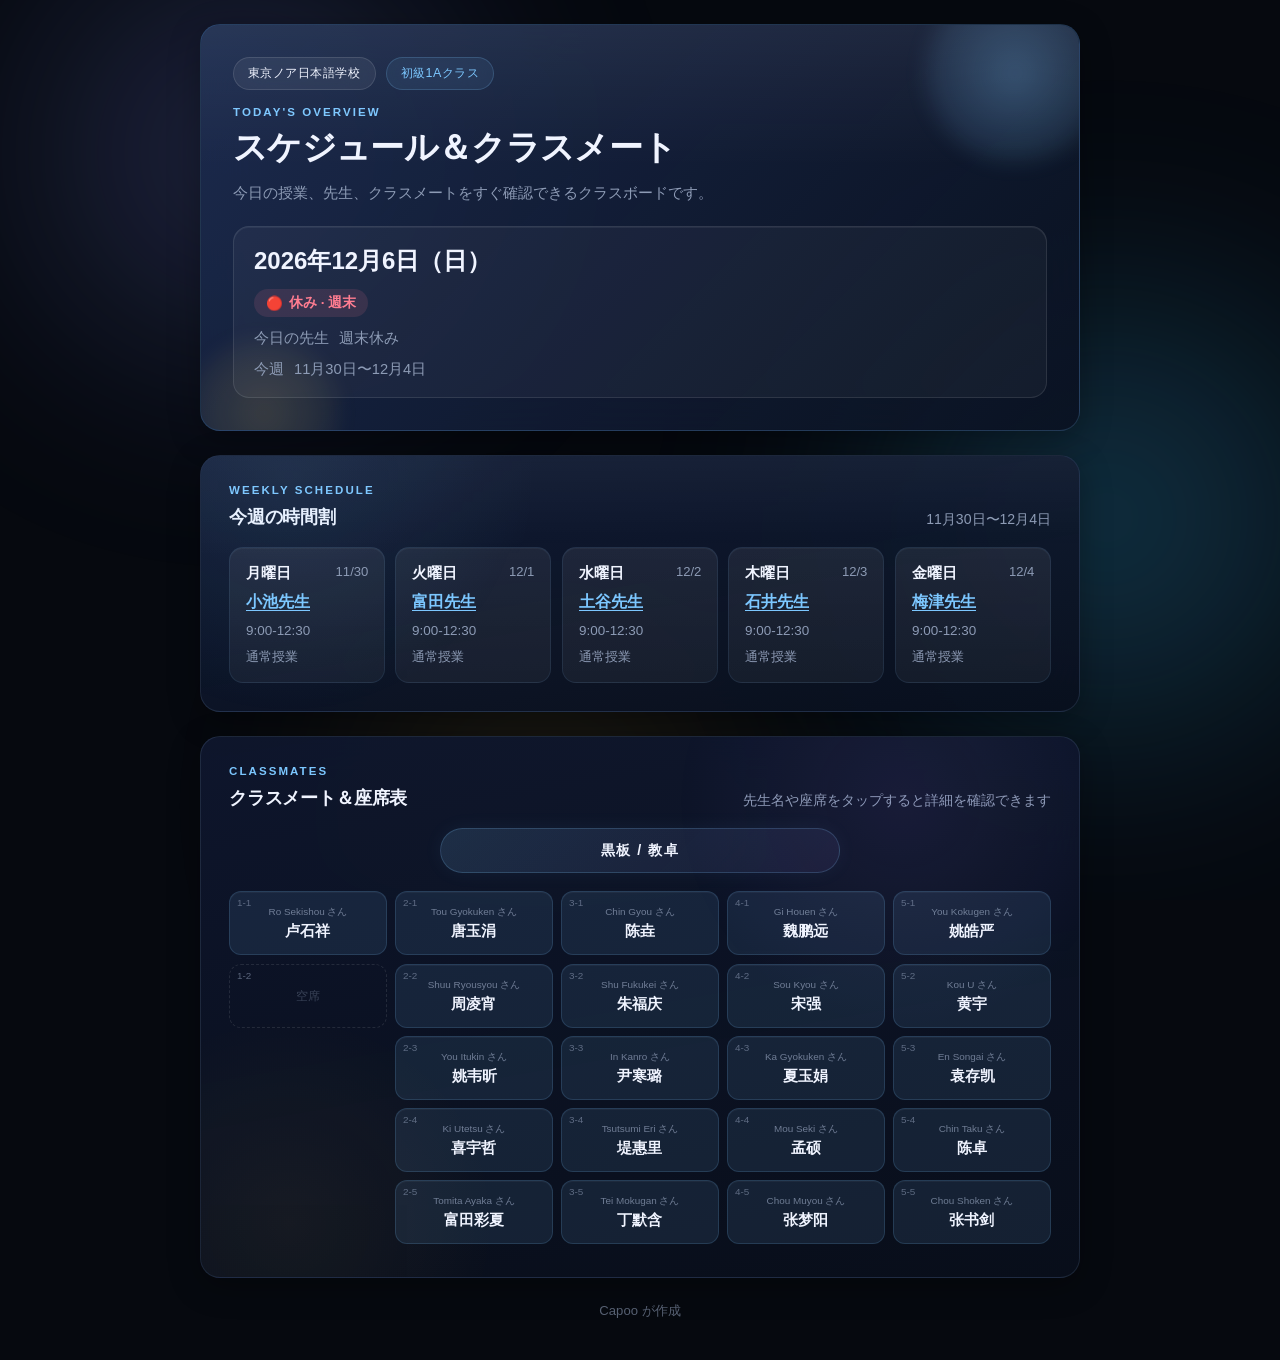
==== index.html @ 0b0ff36f "Initial commit: 日語課堂スケジュール＆クラスメート Web App Made-with: Cursor" ====
<!DOCTYPE html>
<html lang="ja">
<head>
  <meta charset="UTF-8">
  <meta name="viewport" content="width=device-width, initial-scale=1.0">
  <title>初級1A ─ スケジュール＆クラスメート</title>
  <meta
    name="description"
    content="東京ノア日本語学校 初級1Aクラスのスケジュール＆クラスメート。今日の授業、先生、クラスメートをすぐ確認できます。"
  >
  <link rel="stylesheet" href="css/style.css">
</head>
<body>
  <div class="aurora-bg" aria-hidden="true">
    <div class="aurora-blob aurora-blob-1"></div>
    <div class="aurora-blob aurora-blob-2"></div>
    <div class="aurora-blob aurora-blob-3"></div>
  </div>
  <div class="app-shell">
    <header class="page-header">
      <div class="hero-card card fade-in-up">
        <div class="hero-orb hero-orb-a" aria-hidden="true"></div>
        <div class="hero-orb hero-orb-b" aria-hidden="true"></div>
        <div class="hero-topline">
          <span class="glass-chip">東京ノア日本語学校</span>
          <span class="glass-chip glass-chip-soft">初級1Aクラス</span>
        </div>
        <p class="eyebrow">TODAY'S OVERVIEW</p>
        <h1>スケジュール＆クラスメート</h1>
        <p class="hero-description">今日の授業、先生、クラスメートをすぐ確認できるクラスボードです。</p>
        <div id="today-card" class="today-card" aria-live="polite"></div>
      </div>
    </header>

    <main class="page-main">
      <section class="card section-card schedule-panel fade-in-up" aria-labelledby="schedule-title">
        <div class="section-heading">
          <div>
            <p class="eyebrow">WEEKLY SCHEDULE</p>
            <h2 id="schedule-title">今週の時間割</h2>
          </div>
          <p id="week-label" class="section-meta"></p>
        </div>
        <div class="schedule-scroll">
          <div id="schedule-grid" class="schedule-grid" aria-live="polite"></div>
        </div>
      </section>

      <section class="card section-card seat-panel fade-in-up" aria-labelledby="seatmap-title">
        <div class="section-heading">
          <div>
            <p class="eyebrow">CLASSMATES</p>
            <h2 id="seatmap-title">クラスメート＆座席表</h2>
          </div>
          <p class="section-meta">先生名や座席をタップすると詳細を確認できます</p>
        </div>

        <div class="seat-stage">
          <div class="board-sign">黒板 / 教卓</div>
        </div>

        <div class="seat-scroll">
          <div id="seat-grid" class="seat-grid" aria-label="クラス座席表"></div>
        </div>
      </section>
    </main>

    <footer class="page-footer">
      <p>Capoo が作成</p>
    </footer>
  </div>

  <div id="modal-root"></div>

  <script src="js/data.js"></script>
  <script src="js/app.js"></script>
</body>
</html>
---- css/style.css ----
:root {
  --bg-deep: #06090f;
  --bg-card: rgba(12, 18, 32, 0.58);
  --border: rgba(160, 200, 255, 0.12);
  --border-hover: rgba(124, 199, 255, 0.45);
  --text-primary: #f0f4ff;
  --text-secondary: #8d9bb5;
  --accent: #7cc7ff;
  --accent-secondary: #a78bfa;
  --accent-warm: #ffd666;
  --success: #6ee7a8;
  --danger: #ff7d91;
  --seat-empty: rgba(255, 255, 255, 0.04);
  --seat-filled: rgba(124, 199, 255, 0.10);
  --radius: 20px;
  --radius-sm: 12px;
  --shadow: 0 8px 32px rgba(0, 0, 0, 0.3);
  --shadow-glow: 0 0 30px rgba(124, 199, 255, 0.12);
  --page-max-width: 920px;
  --ease-spring: cubic-bezier(0.34, 1.56, 0.64, 1);
  --ease-smooth: cubic-bezier(0.4, 0, 0.2, 1);
}

* {
  box-sizing: border-box;
}

html {
  scroll-behavior: smooth;
}

body {
  margin: 0;
  min-height: 100vh;
  background: var(--bg-deep);
  color: var(--text-primary);
  font-family: -apple-system, BlinkMacSystemFont, "Segoe UI", "Hiragino Kaku Gothic ProN",
    "PingFang SC", "Microsoft YaHei", sans-serif;
  -webkit-font-smoothing: antialiased;
  -moz-osx-font-smoothing: grayscale;
  overflow-x: hidden;
}

button,
input,
textarea,
select {
  font: inherit;
}

button {
  cursor: pointer;
}

/* ─── Aurora animated background ─── */

.aurora-bg {
  position: fixed;
  inset: 0;
  z-index: 0;
  pointer-events: none;
  overflow: hidden;
}

.aurora-blob {
  position: absolute;
  border-radius: 50%;
  filter: blur(120px);
  opacity: 0.35;
  will-change: transform;
  animation: aurora-float 14s ease-in-out infinite alternate;
}

.aurora-blob-1 {
  top: -8%;
  left: -6%;
  width: 50%;
  height: 50%;
  background: radial-gradient(circle, #7c8cf5, transparent 70%);
}

.aurora-blob-2 {
  top: 30%;
  right: -14%;
  width: 55%;
  height: 55%;
  background: radial-gradient(circle, #38bdf8, transparent 70%);
  animation-delay: -5s;
  animation-duration: 18s;
}

.aurora-blob-3 {
  bottom: -12%;
  left: 20%;
  width: 45%;
  height: 45%;
  background: radial-gradient(circle, #fbbf24, transparent 70%);
  opacity: 0.18;
  animation-delay: -9s;
  animation-duration: 20s;
}

@keyframes aurora-float {
  0% { transform: translate(0, 0) scale(1); }
  33% { transform: translate(40px, -30px) scale(1.08); }
  66% { transform: translate(-25px, 20px) scale(0.95); }
  100% { transform: translate(15px, -15px) scale(1.03); }
}

/* ─── Layout shell ─── */

.app-shell {
  position: relative;
  z-index: 1;
  width: min(100%, var(--page-max-width));
  margin: 0 auto;
  padding: 24px 20px 40px;
}

.page-header {
  width: 100%;
  margin-bottom: 24px;
}

.page-main {
  width: 100%;
  display: grid;
  gap: 24px;
}

/* ─── Card base ─── */

.card {
  background: var(--bg-card);
  border: 1px solid var(--border);
  border-radius: var(--radius);
  box-shadow: var(--shadow);
  backdrop-filter: blur(24px);
  -webkit-backdrop-filter: blur(24px);
}

.hero-card,
.section-card {
  padding: 28px;
}

.section-card {
  position: relative;
  overflow: hidden;
}

.section-card::before {
  content: "";
  position: absolute;
  inset: 0;
  pointer-events: none;
  opacity: 0.9;
}

/* ─── Schedule panel ─── */

.schedule-panel {
  background:
    linear-gradient(170deg, rgba(20, 32, 60, 0.82), rgba(8, 14, 28, 0.76)),
    rgba(12, 20, 36, 0.6);
}

.schedule-panel::before {
  background:
    radial-gradient(circle at 10% 8%, rgba(124, 199, 255, 0.10), transparent 30%),
    linear-gradient(180deg, rgba(255, 255, 255, 0.04), transparent 40%);
}

/* ─── Seat panel ─── */

.seat-panel {
  background:
    linear-gradient(170deg, rgba(16, 24, 48, 0.82), rgba(8, 14, 26, 0.76)),
    rgba(12, 20, 36, 0.6);
}

.seat-panel::before {
  background:
    radial-gradient(circle at 80% 12%, rgba(167, 139, 250, 0.09), transparent 28%),
    radial-gradient(circle at 10% 90%, rgba(255, 214, 102, 0.06), transparent 24%);
}

/* ─── Hero card ─── */

.hero-card {
  position: relative;
  overflow: hidden;
  padding: 32px;
  background:
    linear-gradient(135deg, rgba(30, 48, 88, 0.78), rgba(10, 16, 32, 0.68)),
    rgba(12, 20, 36, 0.6);
  border: 1px solid rgba(124, 199, 255, 0.18);
  transition: border-color 0.4s var(--ease-smooth);
}

.hero-card:hover {
  border-color: rgba(124, 199, 255, 0.32);
}

.hero-card::after {
  content: "";
  position: absolute;
  inset: 0;
  border-radius: calc(var(--radius) - 1px);
  background: linear-gradient(180deg, rgba(255, 255, 255, 0.06), transparent 35%);
  pointer-events: none;
}

.hero-orb {
  position: absolute;
  border-radius: 999px;
  filter: blur(10px);
  pointer-events: none;
  animation: orb-drift 10s ease-in-out infinite alternate;
}

.hero-orb-a {
  top: -42px;
  right: -26px;
  width: 180px;
  height: 180px;
  background: radial-gradient(circle, rgba(124, 199, 255, 0.30), transparent);
}

.hero-orb-b {
  bottom: -58px;
  left: -12px;
  width: 150px;
  height: 150px;
  background: radial-gradient(circle, rgba(255, 214, 102, 0.16), transparent);
  animation-delay: -4s;
  animation-duration: 13s;
}

@keyframes orb-drift {
  0% { transform: translate(0, 0) scale(1); }
  50% { transform: translate(12px, -8px) scale(1.06); }
  100% { transform: translate(-6px, 5px) scale(0.97); }
}

/* ─── Hero topline & chips ─── */

.hero-topline,
.today-meta {
  position: relative;
  z-index: 1;
}

.hero-topline {
  display: flex;
  flex-wrap: wrap;
  gap: 10px;
  margin-bottom: 16px;
}

.glass-chip {
  display: inline-flex;
  align-items: center;
  padding: 7px 14px;
  border-radius: 999px;
  border: 1px solid rgba(255, 255, 255, 0.12);
  background: rgba(255, 255, 255, 0.06);
  color: var(--text-primary);
  font-size: 0.78rem;
  font-weight: 500;
  letter-spacing: 0.04em;
  backdrop-filter: blur(16px);
  -webkit-backdrop-filter: blur(16px);
}

.glass-chip-soft {
  color: var(--accent);
  border-color: rgba(124, 199, 255, 0.2);
  background: rgba(124, 199, 255, 0.08);
}

/* ─── Eyebrow ─── */

.eyebrow {
  margin: 0 0 8px;
  color: var(--accent);
  font-size: 0.72rem;
  font-weight: 600;
  letter-spacing: 0.18em;
  text-transform: uppercase;
}

/* ─── Typography ─── */

h1,
h2,
h3,
p {
  margin: 0;
}

h1 {
  font-size: clamp(1.5rem, 5.5vw, 2.1rem);
  font-weight: 800;
  letter-spacing: -0.02em;
  position: relative;
  z-index: 1;
  background: linear-gradient(135deg, var(--text-primary) 60%, var(--accent));
  -webkit-background-clip: text;
  -webkit-text-fill-color: transparent;
  background-clip: text;
}

h2 {
  font-size: 1.15rem;
  font-weight: 700;
  letter-spacing: -0.01em;
}

/* ─── Today card ─── */

.today-card {
  position: relative;
  z-index: 1;
  margin-top: 20px;
  display: grid;
  gap: 12px;
  padding: 18px 20px;
  border-radius: 16px;
  border: 1px solid rgba(255, 255, 255, 0.10);
  background: rgba(255, 255, 255, 0.04);
  box-shadow: inset 0 1px 0 rgba(255, 255, 255, 0.06);
}

.today-date {
  font-size: clamp(1.15rem, 3.8vw, 1.5rem);
  font-weight: 700;
  font-variant-numeric: tabular-nums;
}

.hero-description {
  position: relative;
  z-index: 1;
  margin-top: 10px;
  max-width: 36rem;
  color: var(--text-secondary);
  line-height: 1.7;
  font-size: 0.92rem;
}

.today-meta {
  display: flex;
  flex-wrap: wrap;
  align-items: center;
  gap: 10px;
}

/* ─── Status pill ─── */

.status-pill {
  display: inline-flex;
  align-items: center;
  gap: 6px;
  padding: 5px 12px;
  border-radius: 999px;
  font-size: 0.85rem;
  font-weight: 600;
}

.status-pill.on {
  background: rgba(110, 231, 168, 0.12);
  color: var(--success);
}

.status-pill.off {
  background: rgba(255, 125, 145, 0.12);
  color: var(--danger);
}

/* ─── Today teacher ─── */

.today-teacher {
  display: flex;
  align-items: center;
  gap: 10px;
  flex-wrap: wrap;
  color: var(--text-secondary);
  font-size: 0.92rem;
}

.text-button {
  border: 0;
  background: transparent;
  color: var(--accent);
  padding: 0;
  font-weight: 700;
  text-decoration: underline;
  text-underline-offset: 3px;
  transition: color 0.2s var(--ease-smooth), text-shadow 0.2s var(--ease-smooth);
}

.text-button:hover {
  color: #a0dcff;
  text-shadow: 0 0 12px rgba(124, 199, 255, 0.4);
}

/* ─── Section heading ─── */

.section-heading {
  display: flex;
  align-items: flex-end;
  justify-content: space-between;
  gap: 12px;
  margin-bottom: 18px;
}

.section-meta {
  color: var(--text-secondary);
  font-size: 0.88rem;
  font-variant-numeric: tabular-nums;
}

/* ─── Schedule grid ─── */

.schedule-scroll {
  overflow: visible;
}

.schedule-grid {
  display: grid;
  grid-template-columns: repeat(5, 1fr);
  gap: 10px;
  position: relative;
  z-index: 1;
}

.schedule-day {
  padding: 16px;
  border-radius: 14px;
  border: 1px solid rgba(124, 199, 255, 0.10);
  background:
    linear-gradient(180deg, rgba(255, 255, 255, 0.04), rgba(255, 255, 255, 0.015)),
    rgba(255, 255, 255, 0.03);
  display: grid;
  gap: 10px;
  scroll-snap-align: start;
  box-shadow: inset 0 1px 0 rgba(255, 255, 255, 0.04);
  transition: transform 0.3s var(--ease-spring), box-shadow 0.3s var(--ease-smooth), border-color 0.3s var(--ease-smooth);
  animation: stagger-in 0.5s var(--ease-smooth) both;
  animation-delay: var(--delay, 0s);
}

.schedule-day:hover {
  transform: translateY(-4px);
  box-shadow: var(--shadow), 0 0 20px rgba(124, 199, 255, 0.08);
  border-color: rgba(124, 199, 255, 0.25);
}

.schedule-day.is-today {
  border-color: rgba(124, 199, 255, 0.55);
  box-shadow: 0 0 0 1px rgba(124, 199, 255, 0.15), 0 0 24px rgba(124, 199, 255, 0.15);
  background: rgba(124, 199, 255, 0.07);
  animation: stagger-in 0.5s var(--ease-smooth) both, pulse-glow 3s ease-in-out infinite;
  animation-delay: var(--delay, 0s), 0s;
}

.schedule-day.is-off {
  background:
    repeating-linear-gradient(
      135deg,
      rgba(255, 255, 255, 0.03) 0px,
      rgba(255, 255, 255, 0.03) 6px,
      transparent 6px,
      transparent 12px
    ),
    rgba(255, 255, 255, 0.02);
  opacity: 0.75;
}

.schedule-head {
  display: flex;
  align-items: flex-start;
  justify-content: space-between;
  gap: 8px;
}

.schedule-day-name {
  font-size: 0.95rem;
  font-weight: 700;
  white-space: nowrap;
  line-height: 1.2;
}

.schedule-date {
  color: var(--text-secondary);
  font-size: 0.82rem;
  font-variant-numeric: tabular-nums;
}

.schedule-teacher {
  font-size: 1rem;
  font-weight: 700;
}

.schedule-note,
.schedule-period {
  color: var(--text-secondary);
  font-size: 0.84rem;
}

@keyframes pulse-glow {
  0%, 100% { box-shadow: 0 0 0 1px rgba(124, 199, 255, 0.15), 0 0 24px rgba(124, 199, 255, 0.12); }
  50% { box-shadow: 0 0 0 1px rgba(124, 199, 255, 0.30), 0 0 36px rgba(124, 199, 255, 0.22); }
}

/* ─── Seat map ─── */

.seat-stage {
  margin-bottom: 18px;
}

.board-sign {
  width: min(100%, 400px);
  margin: 0 auto;
  padding: 12px 20px;
  text-align: center;
  border-radius: 999px;
  border: 1px solid rgba(124, 199, 255, 0.20);
  background: linear-gradient(135deg, rgba(124, 199, 255, 0.14), rgba(167, 139, 250, 0.08));
  color: var(--text-primary);
  font-weight: 700;
  font-size: 0.9rem;
  letter-spacing: 0.1em;
  box-shadow: 0 0 20px rgba(124, 199, 255, 0.06);
}

.seat-scroll {
  overflow-x: auto;
  padding-bottom: 4px;
}

.seat-grid {
  --seat-cols: 5;
  display: grid;
  grid-template-columns: repeat(var(--seat-cols), minmax(80px, 1fr));
  gap: 8px;
  position: relative;
  z-index: 1;
}

.seat-gap {
  pointer-events: none;
  visibility: hidden;
}

.seat {
  position: relative;
  border-radius: var(--radius-sm);
  border: 1px solid transparent;
  background: var(--seat-empty);
  color: var(--text-primary);
  padding: 14px 8px;
  display: flex;
  align-items: center;
  justify-content: center;
  text-align: center;
  transition: transform 0.25s var(--ease-spring), border-color 0.25s var(--ease-smooth), background 0.25s var(--ease-smooth), box-shadow 0.25s var(--ease-smooth);
  animation: stagger-in 0.4s var(--ease-smooth) both;
  animation-delay: var(--delay, 0s);
}

.seat:disabled {
  cursor: default;
}

.seat.filled {
  background: var(--seat-filled);
  border-color: rgba(124, 199, 255, 0.16);
  box-shadow: inset 0 1px 0 rgba(255, 255, 255, 0.04);
}

.seat.is-empty-slot {
  border: 1px dashed rgba(255, 255, 255, 0.10);
  background: transparent;
}

.seat.filled:hover,
.seat.filled:focus-visible {
  outline: none;
  transform: translateY(-3px) scale(1.04);
  border-color: var(--border-hover);
  box-shadow: 0 0 20px rgba(124, 199, 255, 0.15), 0 4px 16px rgba(0, 0, 0, 0.2);
  background: rgba(124, 199, 255, 0.14);
}

.seat-position {
  position: absolute;
  top: 5px;
  left: 7px;
  font-size: 0.62rem;
  color: rgba(141, 155, 181, 0.6);
  font-variant-numeric: tabular-nums;
}

.seat-content {
  display: grid;
  gap: 4px;
  align-items: center;
  justify-items: center;
}

.seat-reading {
  display: inline-block;
  font-size: 0.62rem;
  font-weight: 500;
  line-height: 1.2;
  color: var(--text-secondary);
  word-break: break-word;
  opacity: 0.75;
}

.seat-name {
  display: inline-block;
  font-size: 0.92rem;
  font-weight: 700;
  line-height: 1.25;
  word-break: break-word;
}

.seat-empty-label {
  font-size: 0.72rem;
  color: rgba(141, 155, 181, 0.35);
}

/* ─── Stagger entrance animation ─── */

@keyframes stagger-in {
  from {
    opacity: 0;
    transform: translateY(14px) scale(0.97);
  }
  to {
    opacity: 1;
    transform: translateY(0) scale(1);
  }
}

/* ─── Footer ─── */

.page-footer {
  padding-top: 24px;
  text-align: center;
  color: var(--text-secondary);
  font-size: 0.82rem;
  opacity: 0.6;
}

/* ─── Modal ─── */

.modal-overlay {
  position: fixed;
  inset: 0;
  display: grid;
  align-items: end;
  padding: 16px;
  background: rgba(0, 0, 0, 0.55);
  backdrop-filter: blur(6px);
  -webkit-backdrop-filter: blur(6px);
  animation: fadeIn 0.2s ease;
  z-index: 20;
}

.modal-card {
  width: min(100%, 520px);
  margin: 0 auto;
  border-radius: 22px 22px 16px 16px;
  border: 1px solid var(--border);
  background: rgba(10, 18, 34, 0.97);
  box-shadow: var(--shadow), 0 0 40px rgba(124, 199, 255, 0.06);
  animation: slideUp 0.3s var(--ease-spring);
  overflow: hidden;
  backdrop-filter: blur(20px);
  -webkit-backdrop-filter: blur(20px);
}

.modal-header {
  display: flex;
  justify-content: space-between;
  align-items: flex-start;
  gap: 12px;
  padding: 18px 18px 0;
}

.modal-close {
  width: 34px;
  height: 34px;
  border: 0;
  border-radius: 50%;
  background: rgba(255, 255, 255, 0.07);
  color: var(--text-primary);
  font-size: 1rem;
  transition: background 0.2s var(--ease-smooth), transform 0.2s var(--ease-spring);
}

.modal-close:hover {
  background: rgba(255, 255, 255, 0.14);
  transform: scale(1.1);
}

.modal-body {
  padding: 8px 18px 20px;
  display: grid;
  gap: 18px;
}

.profile-hero {
  display: flex;
  align-items: center;
  gap: 16px;
}

.avatar-badge {
  flex: 0 0 68px;
  width: 68px;
  height: 68px;
  border-radius: 50%;
  display: grid;
  place-items: center;
  background: linear-gradient(135deg, rgba(124, 199, 255, 0.25), rgba(167, 139, 250, 0.2));
  border: 1px solid rgba(124, 199, 255, 0.25);
  font-size: 1.8rem;
  overflow: hidden;
}

.avatar-img {
  width: 80%;
  height: 80%;
  object-fit: contain;
  border-radius: 0;
}

.profile-name {
  font-size: 1.15rem;
  font-weight: 700;
}

.profile-subtitle,
.profile-reading {
  margin-top: 4px;
  color: var(--text-secondary);
  font-size: 0.9rem;
}

.profile-grid {
  display: grid;
  gap: 8px;
  padding-top: 4px;
}

.profile-item {
  padding: 12px 14px;
  border-radius: 10px;
  background: rgba(255, 255, 255, 0.035);
  color: var(--text-secondary);
  font-size: 0.88rem;
}

.profile-item strong {
  display: block;
  margin-bottom: 3px;
  color: var(--text-primary);
  font-size: 0.88rem;
}

.profile-hint {
  color: var(--accent-warm);
  font-size: 0.85rem;
}

/* ─── Entrance animations ─── */

.fade-in-up {
  animation: fadeInUp 0.45s var(--ease-smooth) both;
}

@keyframes fadeInUp {
  from {
    opacity: 0;
    transform: translateY(16px);
  }
  to {
    opacity: 1;
    transform: translateY(0);
  }
}

@keyframes fadeIn {
  from { opacity: 0; }
  to { opacity: 1; }
}

@keyframes slideUp {
  from {
    opacity: 0;
    transform: translateY(24px);
  }
  to {
    opacity: 1;
    transform: translateY(0);
  }
}

/* ─── Reduced motion ─── */

@media (prefers-reduced-motion: reduce) {
  *,
  *::before,
  *::after {
    animation-duration: 0.01ms !important;
    animation-iteration-count: 1 !important;
    transition-duration: 0.01ms !important;
  }
}

/* ─── Responsive ─── */

@media (max-width: 680px) {
  .app-shell {
    padding: 16px 14px 32px;
  }

  .hero-card {
    padding: 22px;
  }

  .section-card {
    padding: 18px;
  }

  .schedule-grid {
    grid-template-columns: repeat(3, 1fr);
  }

  .section-heading {
    flex-direction: column;
    align-items: flex-start;
    gap: 6px;
  }

  .seat-grid {
    grid-template-columns: repeat(var(--seat-cols), minmax(64px, 1fr));
  }
}

@media (max-width: 480px) {
  .app-shell {
    padding-inline: 10px;
  }

  .hero-card,
  .section-card {
    padding: 16px;
  }

  .schedule-grid {
    grid-template-columns: repeat(2, 1fr);
  }

  .profile-hero {
    flex-direction: column;
    align-items: flex-start;
  }

  .seat-grid {
    grid-template-columns: repeat(var(--seat-cols), minmax(56px, 1fr));
    gap: 6px;
  }

  .seat {
    padding: 10px 6px;
  }

  .modal-overlay {
    padding: 10px;
  }

  .modal-card {
    border-radius: 18px 18px 14px 14px;
  }
}
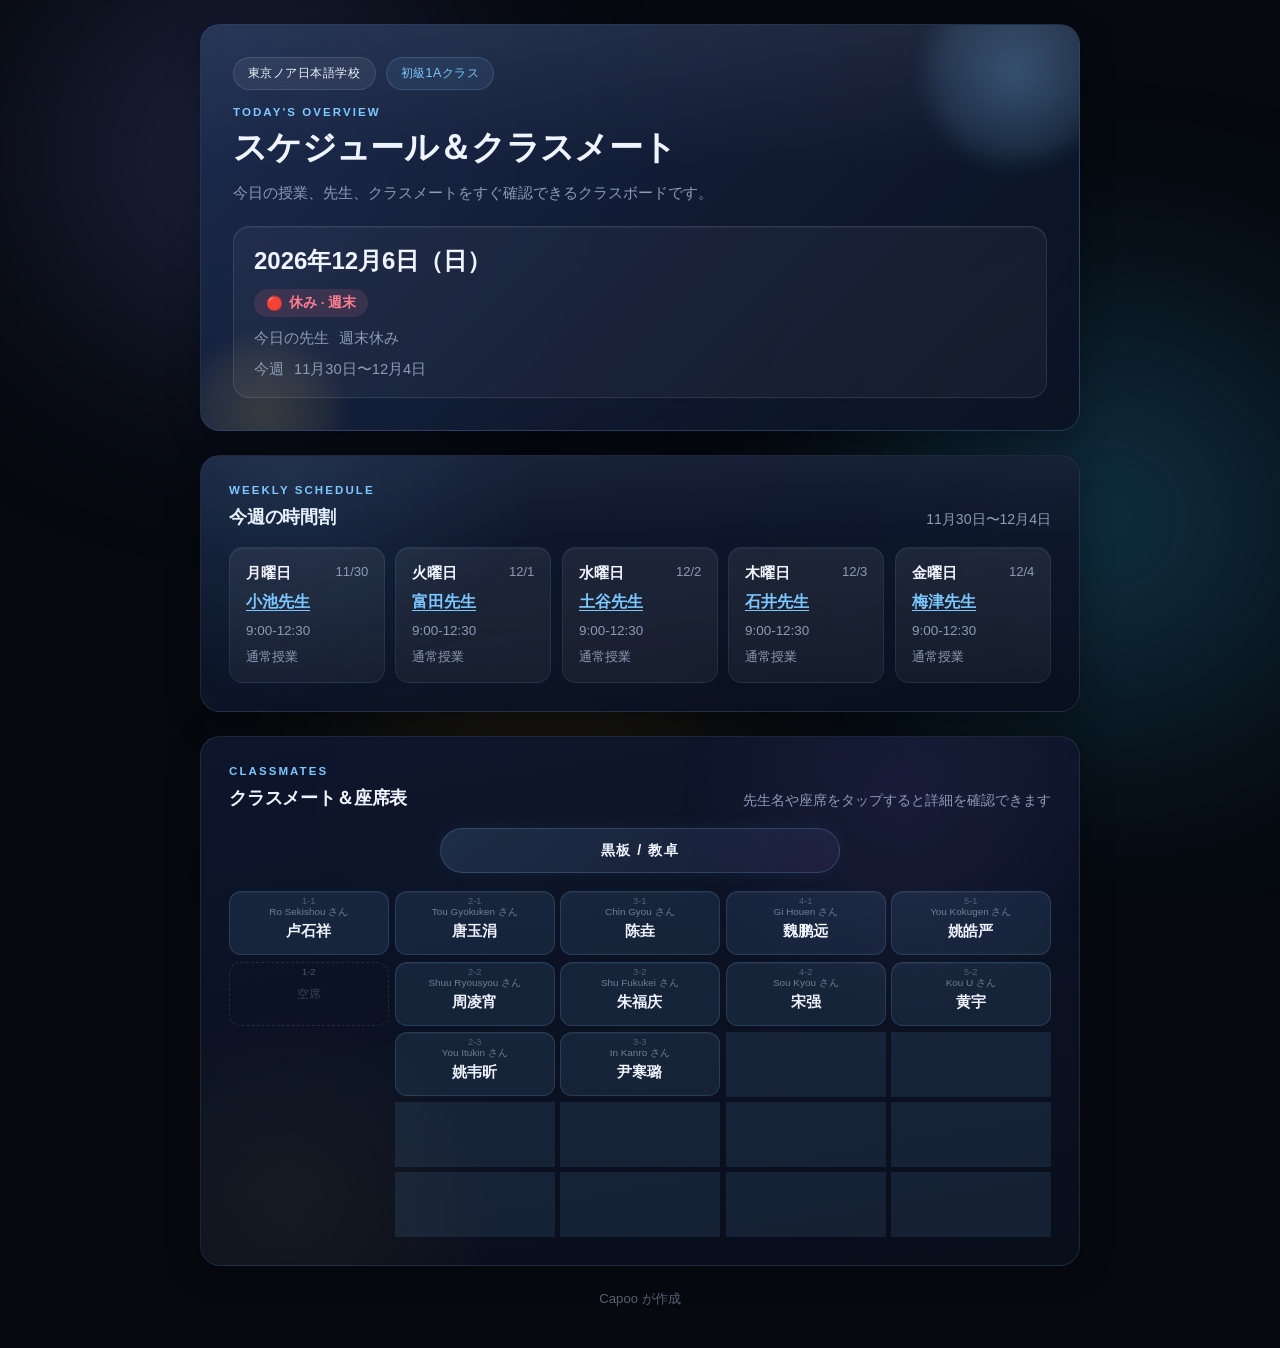
==== commit a8499b18: "UI优化：手机端座席表排版修复 + 微信分享配图 - 座席表始终保持5列，位置编号居中显示 - 手机端字体逐级缩小适配小屏 - 添加 Open Graph meta 标签用于微信/SNS 分享 - 添" ====
--- a/index.html
+++ b/index.html
@@ -8,6 +8,13 @@
     name="description"
     content="東京ノア日本語学校 初級1Aクラスのスケジュール＆クラスメート。今日の授業、先生、クラスメートをすぐ確認できます。"
   >
+  <!-- Open Graph for WeChat / SNS sharing -->
+  <meta property="og:title" content="初級1A ─ スケジュール＆クラスメート">
+  <meta property="og:description" content="東京ノア日本語学校 初級1Aクラスのスケジュール＆クラスメート">
+  <meta property="og:image" content="https://capoofun.github.io/nihongo-class-seat/img/og-share.png">
+  <meta property="og:image:width" content="1200">
+  <meta property="og:image:height" content="630">
+  <meta property="og:type" content="website">
   <link rel="stylesheet" href="css/style.css">
 </head>
 <body>
--- a/css/style.css
+++ b/css/style.css
@@ -535,15 +535,14 @@
 }
 
 .seat-scroll {
-  overflow-x: auto;
-  padding-bottom: 4px;
+  overflow: visible;
 }
 
 .seat-grid {
   --seat-cols: 5;
   display: grid;
-  grid-template-columns: repeat(var(--seat-cols), minmax(80px, 1fr));
-  gap: 8px;
+  grid-template-columns: repeat(var(--seat-cols), 1fr);
+  gap: 6px;
   position: relative;
   z-index: 1;
 }
@@ -595,10 +594,12 @@
 
 .seat-position {
   position: absolute;
-  top: 5px;
-  left: 7px;
-  font-size: 0.62rem;
-  color: rgba(141, 155, 181, 0.6);
+  top: 4px;
+  left: 0;
+  right: 0;
+  text-align: center;
+  font-size: 0.58rem;
+  color: rgba(141, 155, 181, 0.5);
   font-variant-numeric: tabular-nums;
 }
 
@@ -848,18 +849,30 @@
   }
 
   .seat-grid {
-    grid-template-columns: repeat(var(--seat-cols), minmax(64px, 1fr));
+    gap: 5px;
+  }
+
+  .seat {
+    padding: 12px 4px;
+  }
+
+  .seat-reading {
+    font-size: 0.54rem;
+  }
+
+  .seat-name {
+    font-size: 0.82rem;
   }
 }
 
 @media (max-width: 480px) {
   .app-shell {
-    padding-inline: 10px;
+    padding-inline: 8px;
   }
 
   .hero-card,
   .section-card {
-    padding: 16px;
+    padding: 14px;
   }
 
   .schedule-grid {
@@ -872,12 +885,29 @@
   }
 
   .seat-grid {
-    grid-template-columns: repeat(var(--seat-cols), minmax(56px, 1fr));
-    gap: 6px;
+    gap: 4px;
   }
 
   .seat {
-    padding: 10px 6px;
+    padding: 10px 3px;
+    border-radius: 8px;
+  }
+
+  .seat-position {
+    font-size: 0.5rem;
+    top: 2px;
+  }
+
+  .seat-reading {
+    font-size: 0.48rem;
+  }
+
+  .seat-name {
+    font-size: 0.75rem;
+  }
+
+  .seat-empty-label {
+    font-size: 0.6rem;
   }
 
   .modal-overlay {
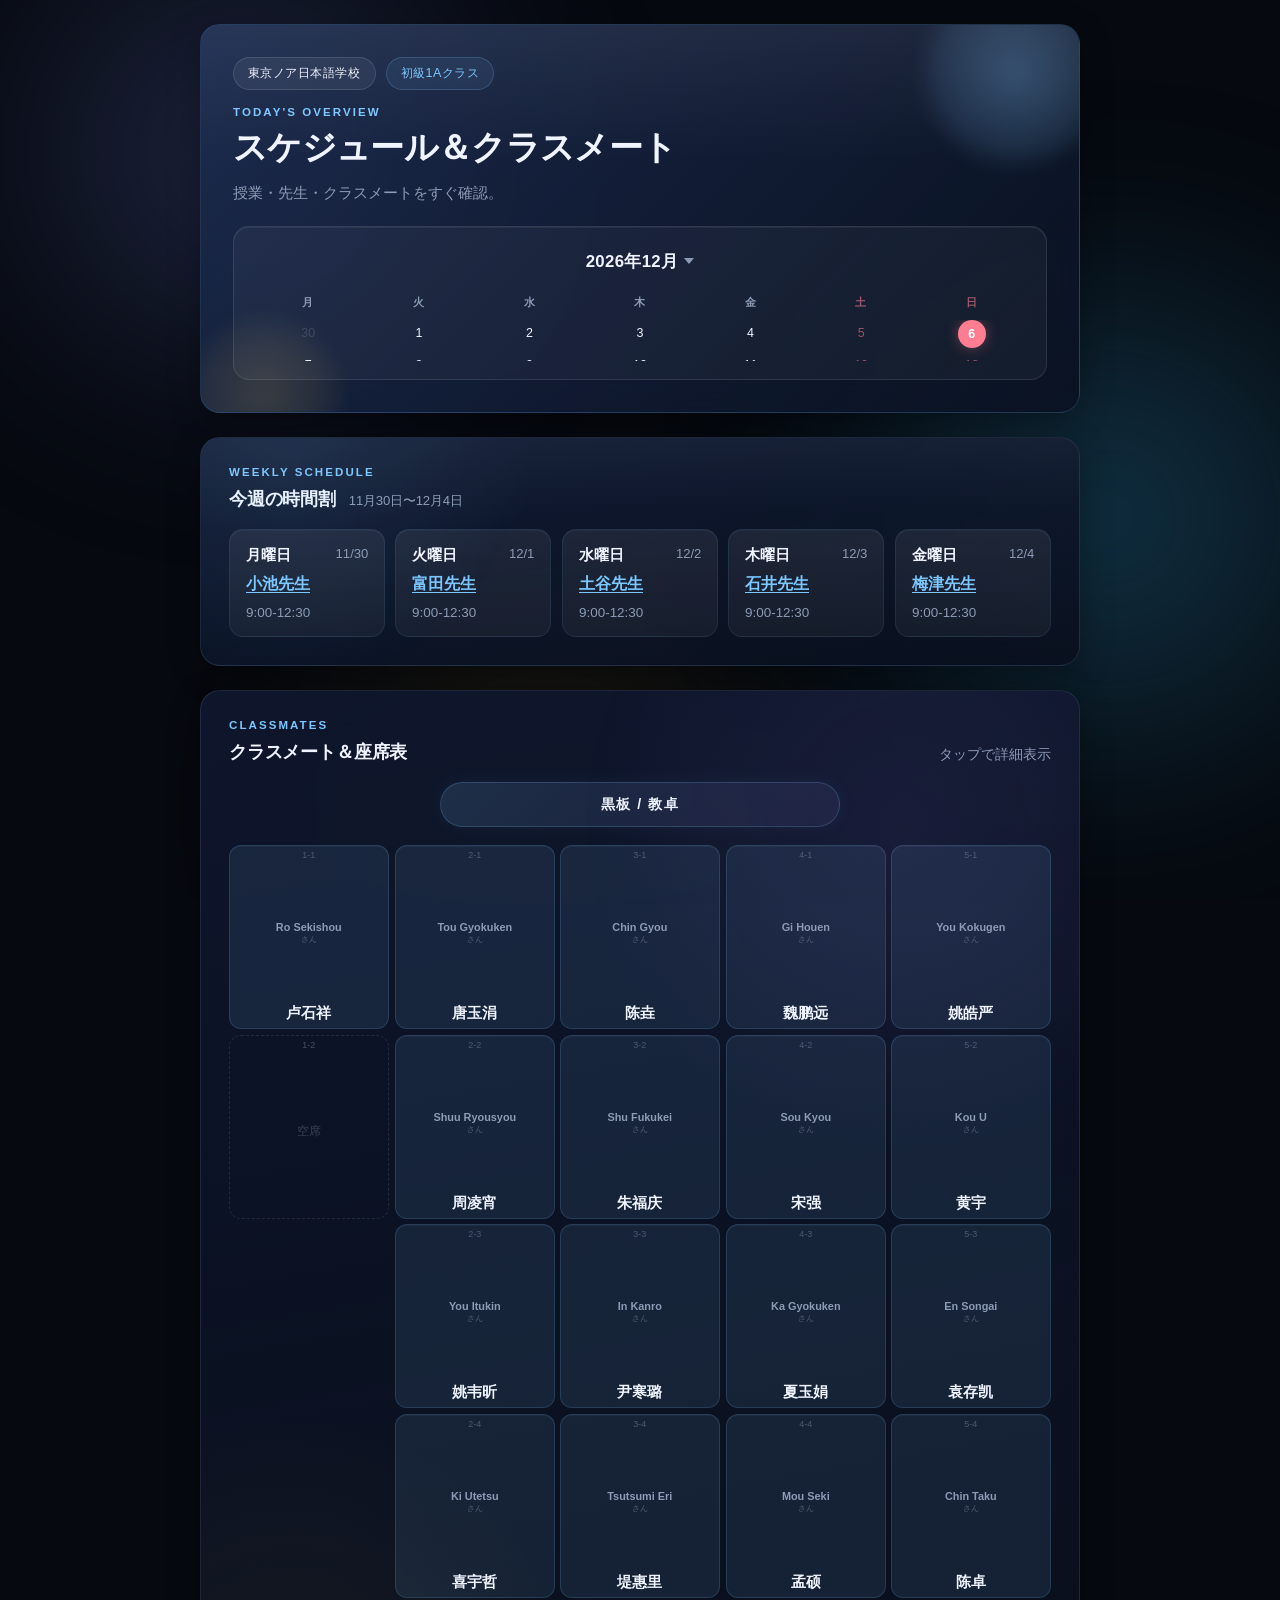
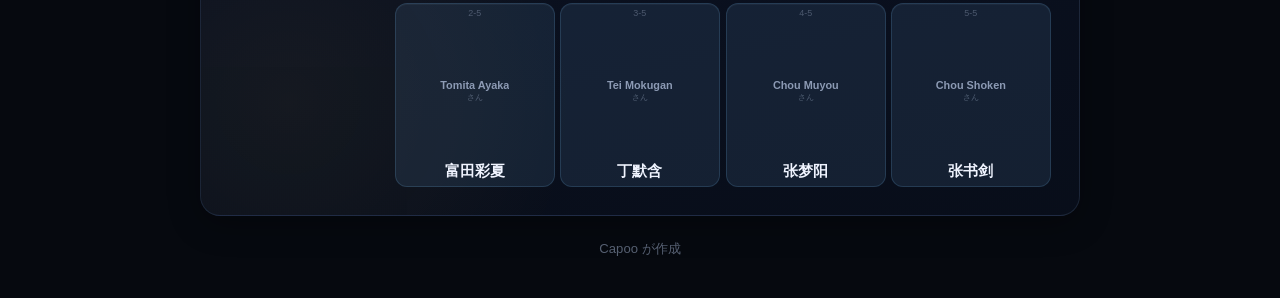
==== commit aa3b4019: "日历台历组件 + 座位卡罗马音分行 + 文案优化 + 黄宇信息补充 Made-with: Cursor" ====
--- a/index.html
+++ b/index.html
@@ -6,11 +6,11 @@
   <title>初級1A ─ スケジュール＆クラスメート</title>
   <meta
     name="description"
-    content="東京ノア日本語学校 初級1Aクラスのスケジュール＆クラスメート。今日の授業、先生、クラスメートをすぐ確認できます。"
+    content="東京ノア日本語学校 初級1Aクラス ─ 授業スケジュール・先生・クラスメート座席表"
   >
   <!-- Open Graph for WeChat / SNS sharing -->
   <meta property="og:title" content="初級1A ─ スケジュール＆クラスメート">
-  <meta property="og:description" content="東京ノア日本語学校 初級1Aクラスのスケジュール＆クラスメート">
+  <meta property="og:description" content="東京ノア日本語学校 初級1Aクラス ─ 授業スケジュール・先生・クラスメート座席表">
   <meta property="og:image" content="https://capoofun.github.io/nihongo-class-seat/img/og-share.png">
   <meta property="og:image:width" content="1200">
   <meta property="og:image:height" content="630">
@@ -34,8 +34,24 @@
         </div>
         <p class="eyebrow">TODAY'S OVERVIEW</p>
         <h1>スケジュール＆クラスメート</h1>
-        <p class="hero-description">今日の授業、先生、クラスメートをすぐ確認できるクラスボードです。</p>
-        <div id="today-card" class="today-card" aria-live="polite"></div>
+        <p class="hero-description">授業・先生・クラスメートをすぐ確認。</p>
+
+        <div class="calendar-widget" id="calendar-widget" aria-live="polite">
+          <div class="cal-header">
+            <button class="cal-nav cal-nav-month" id="cal-prev" type="button" aria-label="前月">‹</button>
+            <button class="cal-title-btn" id="cal-toggle" type="button">
+              <span class="cal-title" id="cal-title"></span>
+              <span class="cal-toggle-icon" id="cal-toggle-icon"></span>
+            </button>
+            <button class="cal-nav cal-nav-month" id="cal-next" type="button" aria-label="次月">›</button>
+          </div>
+          <div class="cal-weekdays">
+            <span>月</span><span>火</span><span>水</span><span>木</span><span>金</span><span class="cal-weekend">土</span><span class="cal-weekend">日</span>
+          </div>
+          <div class="cal-grid-wrap" id="cal-grid-wrap">
+            <div class="cal-grid" id="cal-grid"></div>
+          </div>
+        </div>
       </div>
     </header>
 
@@ -44,9 +60,8 @@
         <div class="section-heading">
           <div>
             <p class="eyebrow">WEEKLY SCHEDULE</p>
-            <h2 id="schedule-title">今週の時間割</h2>
+            <h2 id="schedule-title">今週の時間割 <span id="week-label" class="schedule-week-range"></span></h2>
           </div>
-          <p id="week-label" class="section-meta"></p>
         </div>
         <div class="schedule-scroll">
           <div id="schedule-grid" class="schedule-grid" aria-live="polite"></div>
@@ -59,7 +74,7 @@
             <p class="eyebrow">CLASSMATES</p>
             <h2 id="seatmap-title">クラスメート＆座席表</h2>
           </div>
-          <p class="section-meta">先生名や座席をタップすると詳細を確認できます</p>
+          <p class="section-meta">タップで詳細表示</p>
         </div>
 
         <div class="seat-stage">
--- a/css/style.css
+++ b/css/style.css
@@ -245,8 +245,7 @@
 
 /* ─── Hero topline & chips ─── */
 
-.hero-topline,
-.today-meta {
+.hero-topline {
   position: relative;
   z-index: 1;
 }
@@ -317,14 +316,12 @@
   letter-spacing: -0.01em;
 }
 
-/* ─── Today card ─── */
-
-.today-card {
+/* ─── Calendar widget ─── */
+
+.calendar-widget {
   position: relative;
   z-index: 1;
   margin-top: 20px;
-  display: grid;
-  gap: 12px;
   padding: 18px 20px;
   border-radius: 16px;
   border: 1px solid rgba(255, 255, 255, 0.10);
@@ -332,10 +329,179 @@
   box-shadow: inset 0 1px 0 rgba(255, 255, 255, 0.06);
 }
 
-.today-date {
-  font-size: clamp(1.15rem, 3.8vw, 1.5rem);
+.cal-header {
+  display: flex;
+  align-items: center;
+  justify-content: space-between;
+  margin-bottom: 14px;
+}
+
+.cal-title-btn {
+  border: 0;
+  background: transparent;
+  color: var(--text-primary);
+  display: inline-flex;
+  align-items: center;
+  gap: 6px;
+  padding: 4px 8px;
+  border-radius: 8px;
+  transition: background 0.15s var(--ease-smooth);
+}
+
+.cal-title-btn:hover {
+  background: rgba(255, 255, 255, 0.06);
+}
+
+.cal-title {
+  font-size: 1.05rem;
   font-weight: 700;
   font-variant-numeric: tabular-nums;
+  letter-spacing: 0.02em;
+}
+
+.cal-toggle-icon {
+  display: inline-block;
+  width: 0;
+  height: 0;
+  border-left: 5px solid transparent;
+  border-right: 5px solid transparent;
+  border-top: 6px solid var(--text-secondary);
+  border-bottom: 0;
+  transition: transform 0.25s var(--ease-smooth);
+}
+
+.calendar-widget.is-expanded .cal-toggle-icon {
+  transform: rotate(180deg);
+}
+
+.cal-nav {
+  width: 32px;
+  height: 32px;
+  border: 1px solid rgba(255, 255, 255, 0.10);
+  border-radius: 8px;
+  background: rgba(255, 255, 255, 0.05);
+  color: var(--text-primary);
+  font-size: 1.1rem;
+  font-weight: 600;
+  display: grid;
+  place-items: center;
+  transition: background 0.2s var(--ease-smooth), border-color 0.2s var(--ease-smooth), transform 0.15s var(--ease-spring), opacity 0.2s var(--ease-smooth);
+}
+
+.cal-nav:hover {
+  background: rgba(124, 199, 255, 0.12);
+  border-color: rgba(124, 199, 255, 0.3);
+  transform: scale(1.08);
+}
+
+.cal-nav-month {
+  opacity: 0;
+  pointer-events: none;
+}
+
+.calendar-widget.is-expanded .cal-nav-month {
+  opacity: 1;
+  pointer-events: auto;
+}
+
+.cal-weekdays {
+  display: grid;
+  grid-template-columns: repeat(7, 1fr);
+  gap: 2px;
+  margin-bottom: 6px;
+}
+
+.cal-weekdays span {
+  text-align: center;
+  font-size: 0.7rem;
+  font-weight: 600;
+  color: var(--text-secondary);
+  padding: 4px 0;
+  letter-spacing: 0.06em;
+}
+
+.cal-weekdays .cal-weekend {
+  color: rgba(255, 125, 145, 0.6);
+}
+
+.cal-grid-wrap {
+  overflow: hidden;
+  transition: max-height 0.35s var(--ease-smooth);
+}
+
+.cal-grid {
+  display: grid;
+  grid-template-columns: repeat(7, 1fr);
+  gap: 4px 2px;
+  padding-bottom: 9px;
+  transition: transform 0.35s var(--ease-smooth);
+}
+
+.cal-cell {
+  position: relative;
+  text-align: center;
+  padding: 5px 2px;
+  border-radius: 8px;
+  font-size: 0.78rem;
+  font-weight: 500;
+  font-variant-numeric: tabular-nums;
+  color: var(--text-secondary);
+  transition: background 0.15s var(--ease-smooth);
+  line-height: 1.4;
+  cursor: default;
+}
+
+.cal-cell.other-month {
+  opacity: 0.25;
+}
+
+.cal-cell.is-weekend {
+  color: rgba(255, 125, 145, 0.55);
+}
+
+.cal-cell.is-holiday {
+  color: var(--danger);
+  font-weight: 600;
+}
+
+.cal-cell.is-holiday::after {
+  content: "";
+  display: block;
+  width: 5px;
+  height: 5px;
+  border-radius: 50%;
+  background: var(--danger);
+  margin: 2px auto 0;
+}
+
+.cal-cell.is-today::after {
+  display: none;
+}
+
+.cal-cell.is-today {
+  background: var(--accent);
+  color: var(--bg-deep);
+  font-weight: 700;
+  width: 28px;
+  height: 28px;
+  border-radius: 50%;
+  display: inline-grid;
+  place-items: center;
+  justify-self: center;
+  padding: 0;
+  line-height: 1;
+  box-shadow: 0 0 12px rgba(124, 199, 255, 0.3);
+}
+
+.cal-cell.is-today.is-holiday,
+.cal-cell.is-today.is-weekend {
+  background: var(--danger);
+  color: #fff;
+  box-shadow: 0 0 14px rgba(255, 125, 145, 0.35);
+}
+
+.cal-cell.is-classday:not(.other-month):not(.is-today) {
+  color: var(--text-primary);
 }
 
 .hero-description {
@@ -348,45 +514,6 @@
   font-size: 0.92rem;
 }
 
-.today-meta {
-  display: flex;
-  flex-wrap: wrap;
-  align-items: center;
-  gap: 10px;
-}
-
-/* ─── Status pill ─── */
-
-.status-pill {
-  display: inline-flex;
-  align-items: center;
-  gap: 6px;
-  padding: 5px 12px;
-  border-radius: 999px;
-  font-size: 0.85rem;
-  font-weight: 600;
-}
-
-.status-pill.on {
-  background: rgba(110, 231, 168, 0.12);
-  color: var(--success);
-}
-
-.status-pill.off {
-  background: rgba(255, 125, 145, 0.12);
-  color: var(--danger);
-}
-
-/* ─── Today teacher ─── */
-
-.today-teacher {
-  display: flex;
-  align-items: center;
-  gap: 10px;
-  flex-wrap: wrap;
-  color: var(--text-secondary);
-  font-size: 0.92rem;
-}
 
 .text-button {
   border: 0;
@@ -417,6 +544,14 @@
 .section-meta {
   color: var(--text-secondary);
   font-size: 0.88rem;
+  font-variant-numeric: tabular-nums;
+}
+
+.schedule-week-range {
+  font-size: 0.82rem;
+  font-weight: 500;
+  color: var(--text-secondary);
+  margin-left: 8px;
   font-variant-numeric: tabular-nums;
 }
 
@@ -558,11 +693,12 @@
   border: 1px solid transparent;
   background: var(--seat-empty);
   color: var(--text-primary);
-  padding: 14px 8px;
+  padding: 0;
   display: flex;
-  align-items: center;
+  align-items: stretch;
   justify-content: center;
   text-align: center;
+  aspect-ratio: 1 / 1.15;
   transition: transform 0.25s var(--ease-spring), border-color 0.25s var(--ease-smooth), background 0.25s var(--ease-smooth), box-shadow 0.25s var(--ease-smooth);
   animation: stagger-in 0.4s var(--ease-smooth) both;
   animation-delay: var(--delay, 0s);
@@ -593,39 +729,57 @@
 }
 
 .seat-position {
-  position: absolute;
-  top: 4px;
-  left: 0;
-  right: 0;
-  text-align: center;
-  font-size: 0.58rem;
-  color: rgba(141, 155, 181, 0.5);
+  font-size: 0.56rem;
+  color: rgba(141, 155, 181, 0.45);
   font-variant-numeric: tabular-nums;
+  line-height: 1;
 }
 
 .seat-content {
-  display: grid;
-  gap: 4px;
+  display: flex;
+  flex-direction: column;
   align-items: center;
-  justify-items: center;
+  justify-content: space-between;
+  width: 100%;
+  height: 100%;
+  padding: 5px 3px;
+}
+
+.seat-mid {
+  display: flex;
+  flex-direction: column;
+  align-items: center;
+  gap: 1px;
+  flex: 1;
+  justify-content: center;
+  min-height: 0;
+  overflow: hidden;
+  max-width: 100%;
 }
 
 .seat-reading {
-  display: inline-block;
-  font-size: 0.62rem;
-  font-weight: 500;
+  font-size: 0.68rem;
+  font-weight: 600;
   line-height: 1.2;
   color: var(--text-secondary);
+  overflow: hidden;
+  text-overflow: ellipsis;
+  max-width: 100%;
   word-break: break-word;
-  opacity: 0.75;
+}
+
+.seat-honorific {
+  font-size: 0.52rem;
+  font-weight: 400;
+  color: rgba(141, 155, 181, 0.5);
+  line-height: 1;
 }
 
 .seat-name {
-  display: inline-block;
   font-size: 0.92rem;
   font-weight: 700;
-  line-height: 1.25;
-  word-break: break-word;
+  line-height: 1.2;
+  white-space: nowrap;
 }
 
 .seat-empty-label {
@@ -838,6 +992,20 @@
     padding: 18px;
   }
 
+  .calendar-widget {
+    padding: 14px 14px 10px;
+  }
+
+  .cal-cell {
+    font-size: 0.72rem;
+    padding: 4px 1px;
+  }
+
+  .cal-cell.is-today {
+    width: 26px;
+    height: 26px;
+  }
+
   .schedule-grid {
     grid-template-columns: repeat(3, 1fr);
   }
@@ -852,16 +1020,20 @@
     gap: 5px;
   }
 
-  .seat {
-    padding: 12px 4px;
-  }
-
   .seat-reading {
-    font-size: 0.54rem;
+    font-size: 0.58rem;
+  }
+
+  .seat-honorific {
+    font-size: 0.46rem;
   }
 
   .seat-name {
-    font-size: 0.82rem;
+    font-size: 0.8rem;
+  }
+
+  .seat-position {
+    font-size: 0.5rem;
   }
 }
 
@@ -889,21 +1061,27 @@
   }
 
   .seat {
-    padding: 10px 3px;
     border-radius: 8px;
   }
 
+  .seat-content {
+    padding: 4px 2px;
+  }
+
   .seat-position {
+    font-size: 0.44rem;
+  }
+
+  .seat-reading {
     font-size: 0.5rem;
-    top: 2px;
-  }
-
-  .seat-reading {
-    font-size: 0.48rem;
+  }
+
+  .seat-honorific {
+    font-size: 0.4rem;
   }
 
   .seat-name {
-    font-size: 0.75rem;
+    font-size: 0.68rem;
   }
 
   .seat-empty-label {
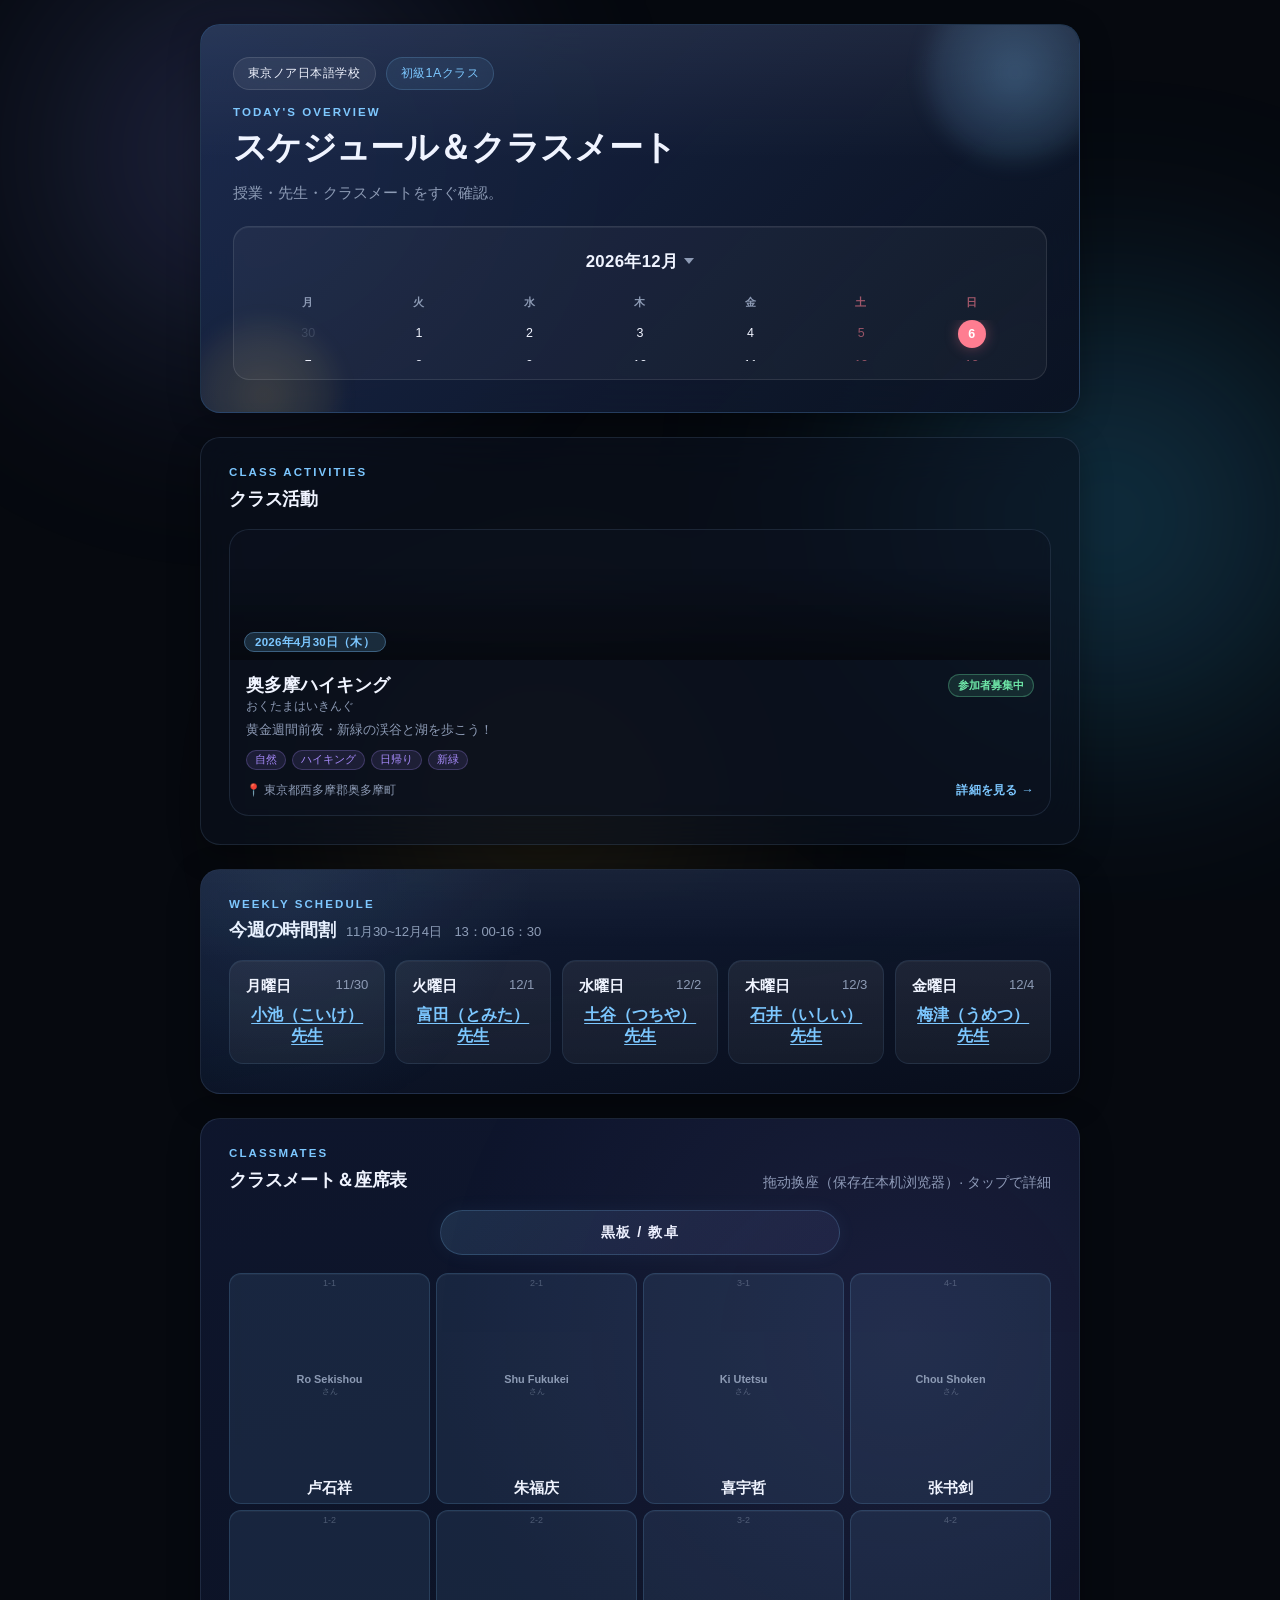
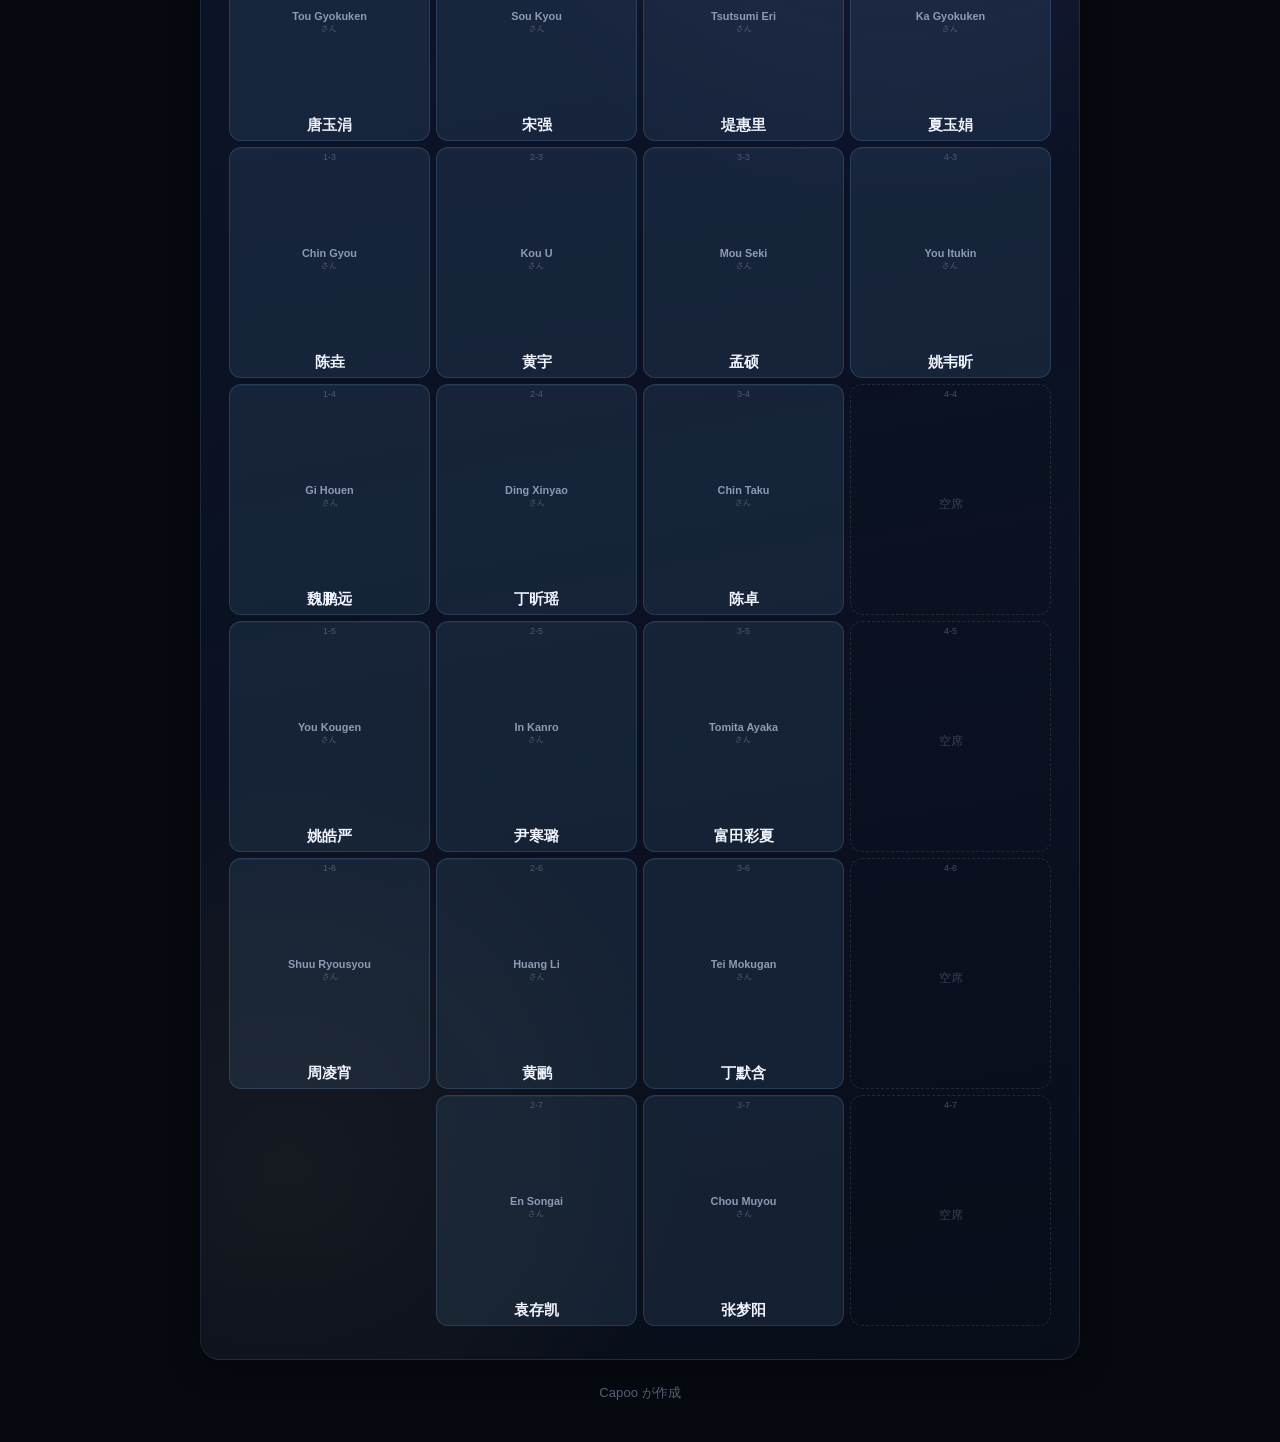
==== commit 7c09eeee: "feat: 新增活动页与活动列表，更新座位应用与样式 Made-with: Cursor" ====
--- a/index.html
+++ b/index.html
@@ -3,14 +3,14 @@
 <head>
   <meta charset="UTF-8">
   <meta name="viewport" content="width=device-width, initial-scale=1.0">
-  <title>初級1A ─ スケジュール＆クラスメート</title>
+  <title>初级1A - 班级日程表</title>
   <meta
     name="description"
-    content="東京ノア日本語学校 初級1Aクラス ─ 授業スケジュール・先生・クラスメート座席表"
+    content="東京ノア日本語学校 初級1Aクラス ─ 班级日程・先生・クラスメート座席表"
   >
   <!-- Open Graph for WeChat / SNS sharing -->
-  <meta property="og:title" content="初級1A ─ スケジュール＆クラスメート">
-  <meta property="og:description" content="東京ノア日本語学校 初級1Aクラス ─ 授業スケジュール・先生・クラスメート座席表">
+  <meta property="og:title" content="初级1A - 班级日程表">
+  <meta property="og:description" content="東京ノア日語学校 初级1A ─ 本周课程・老师・同学座位表">
   <meta property="og:image" content="https://capoofun.github.io/nihongo-class-seat/img/og-share.png">
   <meta property="og:image:width" content="1200">
   <meta property="og:image:height" content="630">
@@ -56,6 +56,16 @@
     </header>
 
     <main class="page-main">
+      <section class="card section-card activity-panel fade-in-up" aria-labelledby="activity-title">
+        <div class="section-heading">
+          <div>
+            <p class="eyebrow">CLASS ACTIVITIES</p>
+            <h2 id="activity-title">クラス活動</h2>
+          </div>
+        </div>
+        <div id="activity-list" class="activity-list"></div>
+      </section>
+
       <section class="card section-card schedule-panel fade-in-up" aria-labelledby="schedule-title">
         <div class="section-heading">
           <div>
@@ -74,7 +84,7 @@
             <p class="eyebrow">CLASSMATES</p>
             <h2 id="seatmap-title">クラスメート＆座席表</h2>
           </div>
-          <p class="section-meta">タップで詳細表示</p>
+          <p class="section-meta">拖动换座（保存在本机浏览器）· タップで詳細</p>
         </div>
 
         <div class="seat-stage">
@@ -96,5 +106,6 @@
 
   <script src="js/data.js"></script>
   <script src="js/app.js"></script>
+  <script src="js/activity-list.js"></script>
 </body>
 </html>
--- a/css/style.css
+++ b/css/style.css
@@ -46,10 +46,17 @@
 textarea,
 select {
   font: inherit;
+  -webkit-appearance: none;
+  appearance: none;
 }
 
 button {
   cursor: pointer;
+  background: transparent;
+  border: 0;
+  color: inherit;
+  padding: 0;
+  margin: 0;
 }
 
 /* ─── Aurora animated background ─── */
@@ -174,6 +181,7 @@
 /* ─── Seat panel ─── */
 
 .seat-panel {
+  padding-bottom: 32px;
   background:
     linear-gradient(170deg, rgba(16, 24, 48, 0.82), rgba(8, 14, 26, 0.76)),
     rgba(12, 20, 36, 0.6);
@@ -395,12 +403,12 @@
 }
 
 .cal-nav-month {
-  opacity: 0;
+  visibility: hidden;
   pointer-events: none;
 }
 
 .calendar-widget.is-expanded .cal-nav-month {
-  opacity: 1;
+  visibility: visible;
   pointer-events: auto;
 }
 
@@ -547,12 +555,20 @@
   font-variant-numeric: tabular-nums;
 }
 
+#schedule-title {
+  display: flex;
+  flex-wrap: wrap;
+  align-items: baseline;
+  gap: 6px 10px;
+  line-height: 1.35;
+}
+
 .schedule-week-range {
   font-size: 0.82rem;
   font-weight: 500;
   color: var(--text-secondary);
-  margin-left: 8px;
   font-variant-numeric: tabular-nums;
+  white-space: normal;
 }
 
 /* ─── Schedule grid ─── */
@@ -674,9 +690,12 @@
 }
 
 .seat-grid {
-  --seat-cols: 5;
+  --seat-cols: 4;
+  --seat-rows: 7;
   display: grid;
   grid-template-columns: repeat(var(--seat-cols), 1fr);
+  grid-template-rows: repeat(var(--seat-rows), auto);
+  grid-auto-flow: row;
   gap: 6px;
   position: relative;
   z-index: 1;
@@ -706,6 +725,29 @@
 
 .seat:disabled {
   cursor: default;
+}
+
+.seat.filled,
+.seat-draggable {
+  cursor: grab;
+  -webkit-user-select: none;
+  user-select: none;
+  touch-action: none;
+}
+
+.seat-pressed,
+.seat-draggable:active {
+  cursor: grabbing;
+}
+
+.seat-is-dragging {
+  opacity: 0.78;
+  z-index: 2;
+  box-shadow: 0 8px 24px rgba(0, 0, 0, 0.35);
+}
+
+.is-empty-slot.seat-droppable {
+  touch-action: manipulation;
 }
 
 .seat.filled {
@@ -1096,3 +1138,149 @@
     border-radius: 18px 18px 14px 14px;
   }
 }
+
+/* ─── Activity list (index page) ─── */
+
+.activity-list {
+  display: flex;
+  flex-direction: column;
+  gap: 16px;
+}
+
+.act-card {
+  display: block;
+  text-decoration: none;
+  color: var(--text-primary);
+  border-radius: var(--radius);
+  border: 1px solid var(--border);
+  overflow: hidden;
+  background: rgba(12, 18, 32, 0.5);
+  transition: border-color 0.2s, transform 0.2s, box-shadow 0.2s;
+  cursor: pointer;
+}
+
+.act-card:hover {
+  border-color: var(--border-hover);
+  transform: translateY(-3px);
+  box-shadow: var(--shadow), var(--shadow-glow);
+}
+
+.act-hero {
+  position: relative;
+  height: 130px;
+  display: flex;
+  align-items: center;
+  justify-content: center;
+}
+
+.act-hero-emoji {
+  font-size: 3.5rem;
+  position: relative;
+  z-index: 1;
+  filter: drop-shadow(0 4px 16px rgba(0,0,0,0.5));
+}
+
+.act-hero-overlay {
+  position: absolute;
+  inset: 0;
+  background: linear-gradient(to bottom, transparent 30%, rgba(6,9,15,0.85) 100%);
+}
+
+.act-hero-meta {
+  position: absolute;
+  bottom: 10px;
+  left: 14px;
+  z-index: 2;
+}
+
+.act-date-chip {
+  background: rgba(124, 199, 255, 0.18);
+  border: 1px solid rgba(124, 199, 255, 0.35);
+  color: var(--accent);
+  font-size: 0.72rem;
+  font-weight: 600;
+  padding: 3px 10px;
+  border-radius: 20px;
+  backdrop-filter: blur(8px);
+  letter-spacing: 0.02em;
+}
+
+.act-body {
+  padding: 14px 16px 16px;
+}
+
+.act-title-row {
+  display: flex;
+  align-items: flex-start;
+  justify-content: space-between;
+  gap: 8px;
+  margin-bottom: 4px;
+}
+
+.act-title {
+  margin: 0;
+  font-size: 1.1rem;
+  font-weight: 700;
+  color: var(--text-primary);
+  line-height: 1.3;
+}
+
+.act-reading {
+  margin: 2px 0 0;
+  font-size: 0.72rem;
+  color: var(--text-secondary);
+}
+
+.act-signup-badge {
+  flex-shrink: 0;
+  font-size: 0.7rem;
+  font-weight: 600;
+  padding: 3px 9px;
+  border-radius: 20px;
+  background: rgba(110, 231, 168, 0.12);
+  border: 1px solid rgba(110, 231, 168, 0.3);
+  color: var(--success);
+  white-space: nowrap;
+}
+
+.act-subtitle {
+  margin: 6px 0 10px;
+  font-size: 0.82rem;
+  color: var(--text-secondary);
+  line-height: 1.5;
+}
+
+.act-tags {
+  display: flex;
+  flex-wrap: wrap;
+  gap: 6px;
+  margin-bottom: 12px;
+}
+
+.act-tag {
+  font-size: 0.68rem;
+  padding: 2px 8px;
+  border-radius: 10px;
+  background: rgba(167, 139, 250, 0.12);
+  border: 1px solid rgba(167, 139, 250, 0.25);
+  color: var(--accent-secondary);
+}
+
+.act-footer-row {
+  display: flex;
+  align-items: center;
+  justify-content: space-between;
+  gap: 8px;
+}
+
+.act-location {
+  font-size: 0.76rem;
+  color: var(--text-secondary);
+}
+
+.act-cta {
+  font-size: 0.78rem;
+  font-weight: 600;
+  color: var(--accent);
+  letter-spacing: 0.02em;
+}
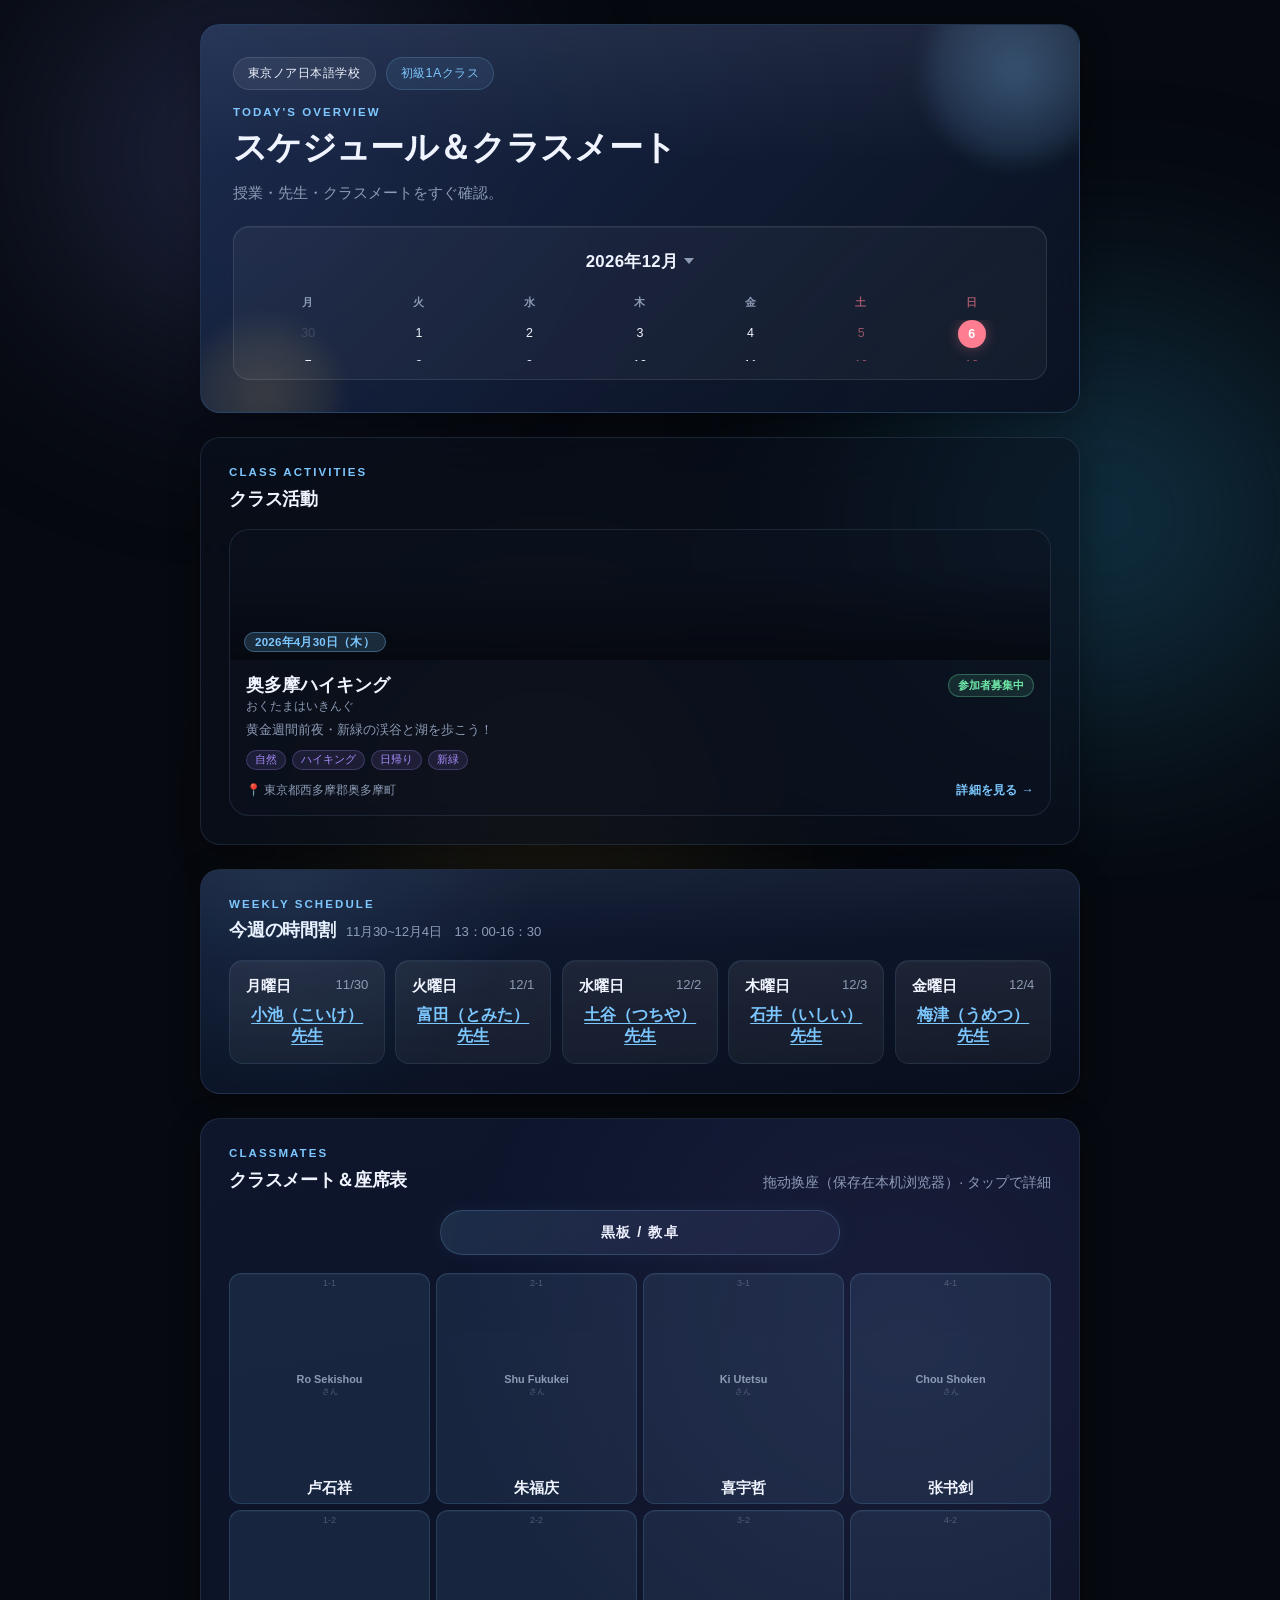
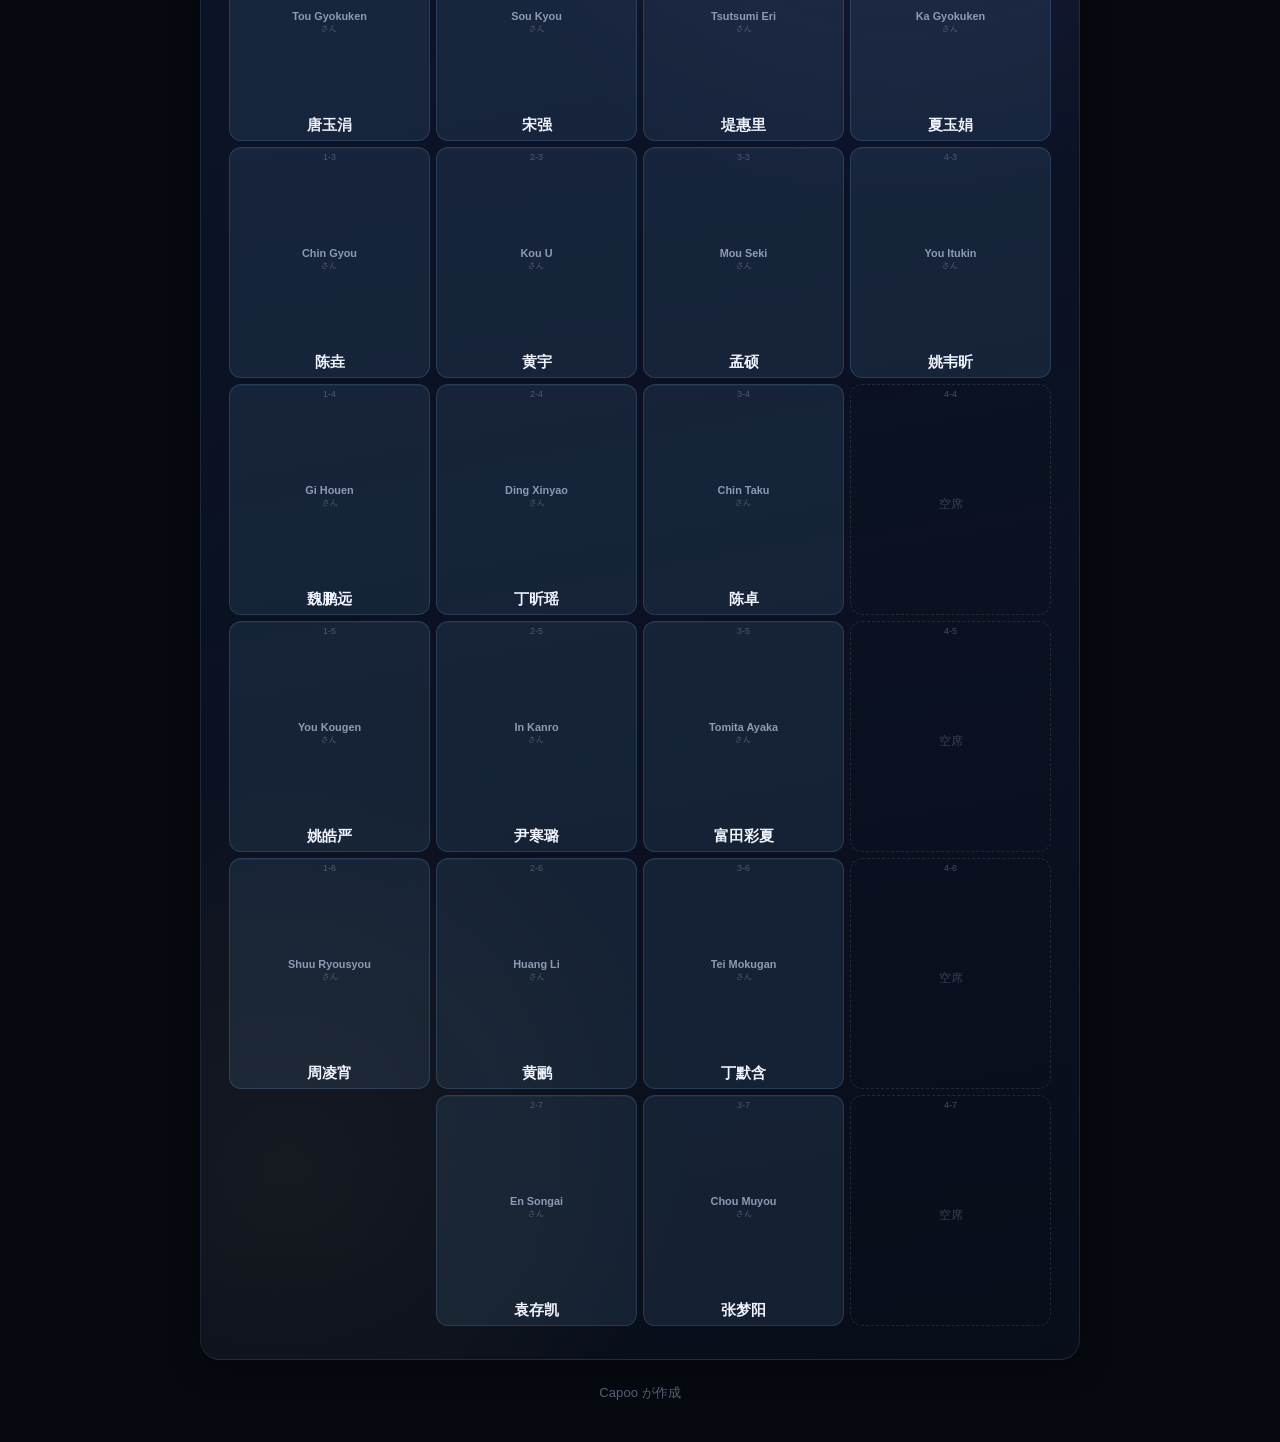
==== commit 9700d7ea: "chore: 绑定自定义域名 www.tokyonoah2026class.com（CNAME 与 OG） Made-with: Cursor" ====
--- a/index.html
+++ b/index.html
@@ -11,7 +11,8 @@
   <!-- Open Graph for WeChat / SNS sharing -->
   <meta property="og:title" content="初级1A - 班级日程表">
   <meta property="og:description" content="東京ノア日語学校 初级1A ─ 本周课程・老师・同学座位表">
-  <meta property="og:image" content="https://capoofun.github.io/nihongo-class-seat/img/og-share.png">
+  <meta property="og:url" content="https://www.tokyonoah2026class.com/">
+  <meta property="og:image" content="https://www.tokyonoah2026class.com/img/og-share.png">
   <meta property="og:image:width" content="1200">
   <meta property="og:image:height" content="630">
   <meta property="og:type" content="website">
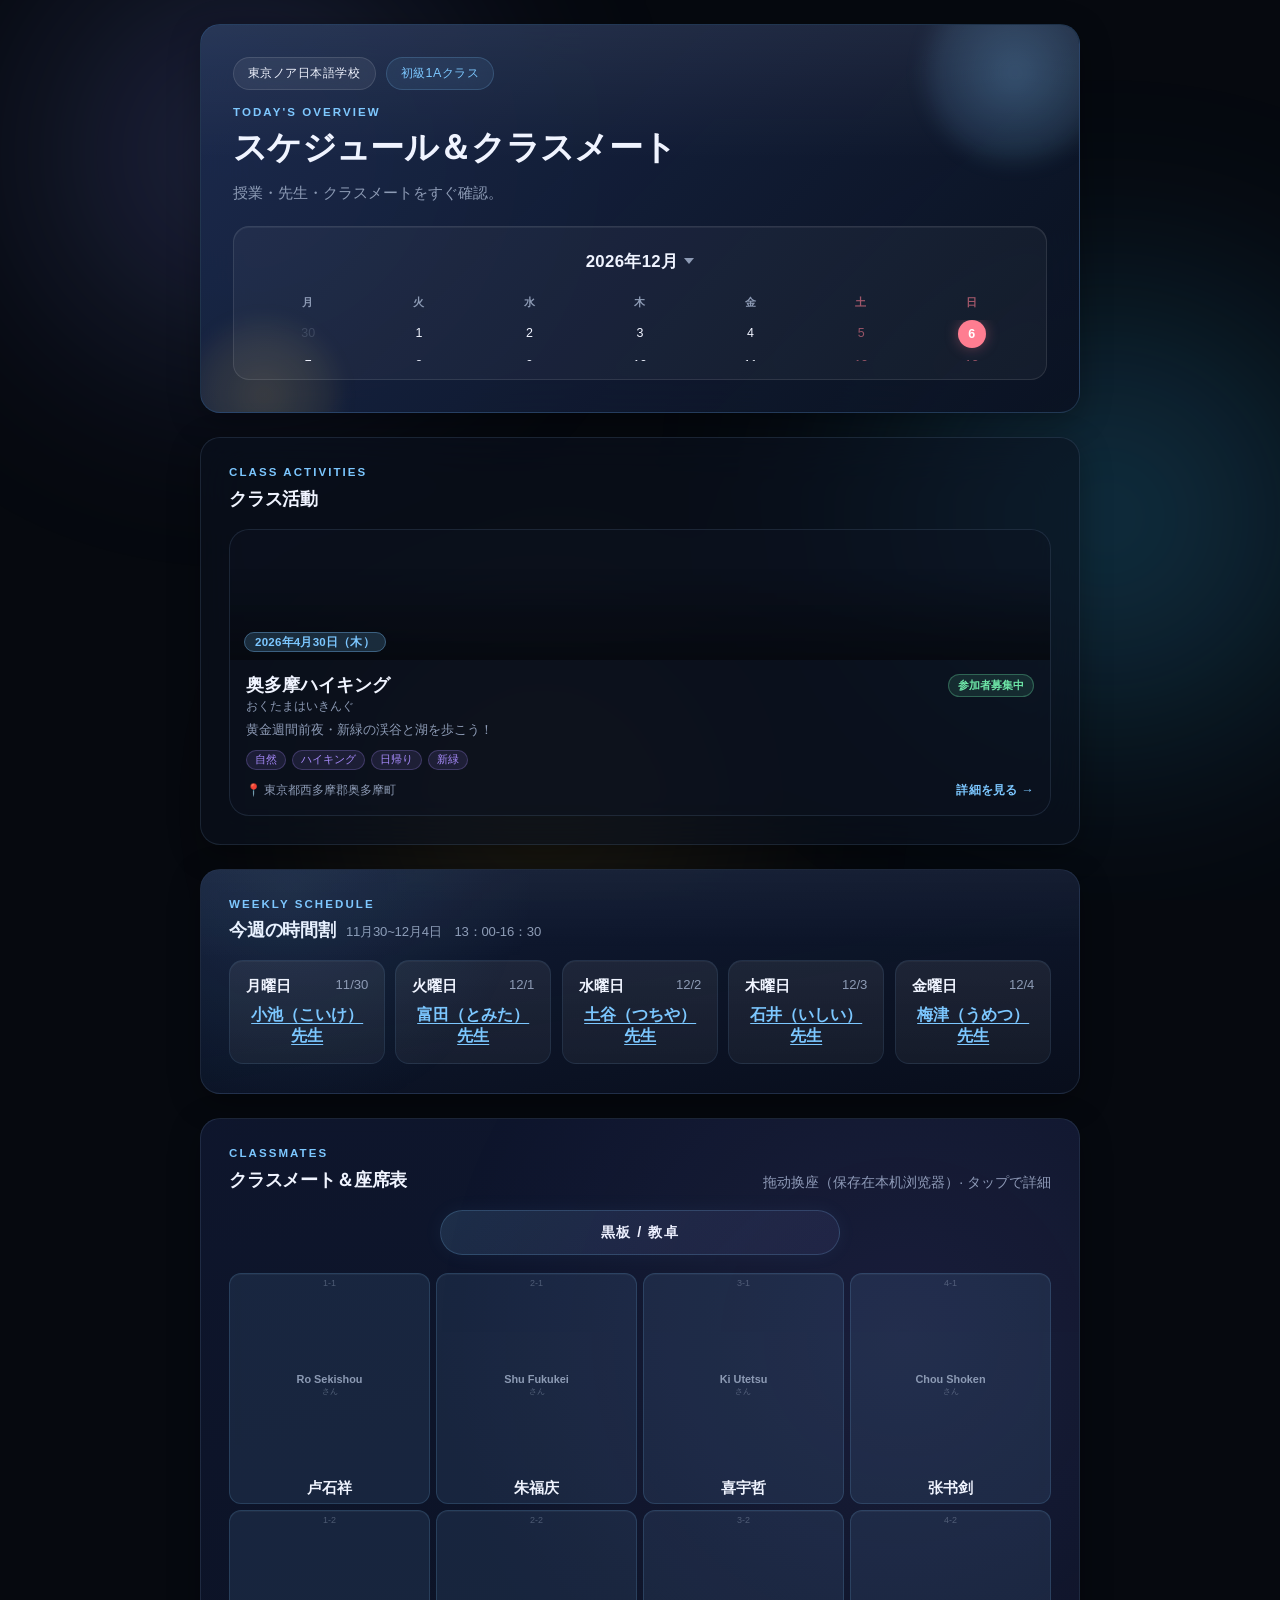
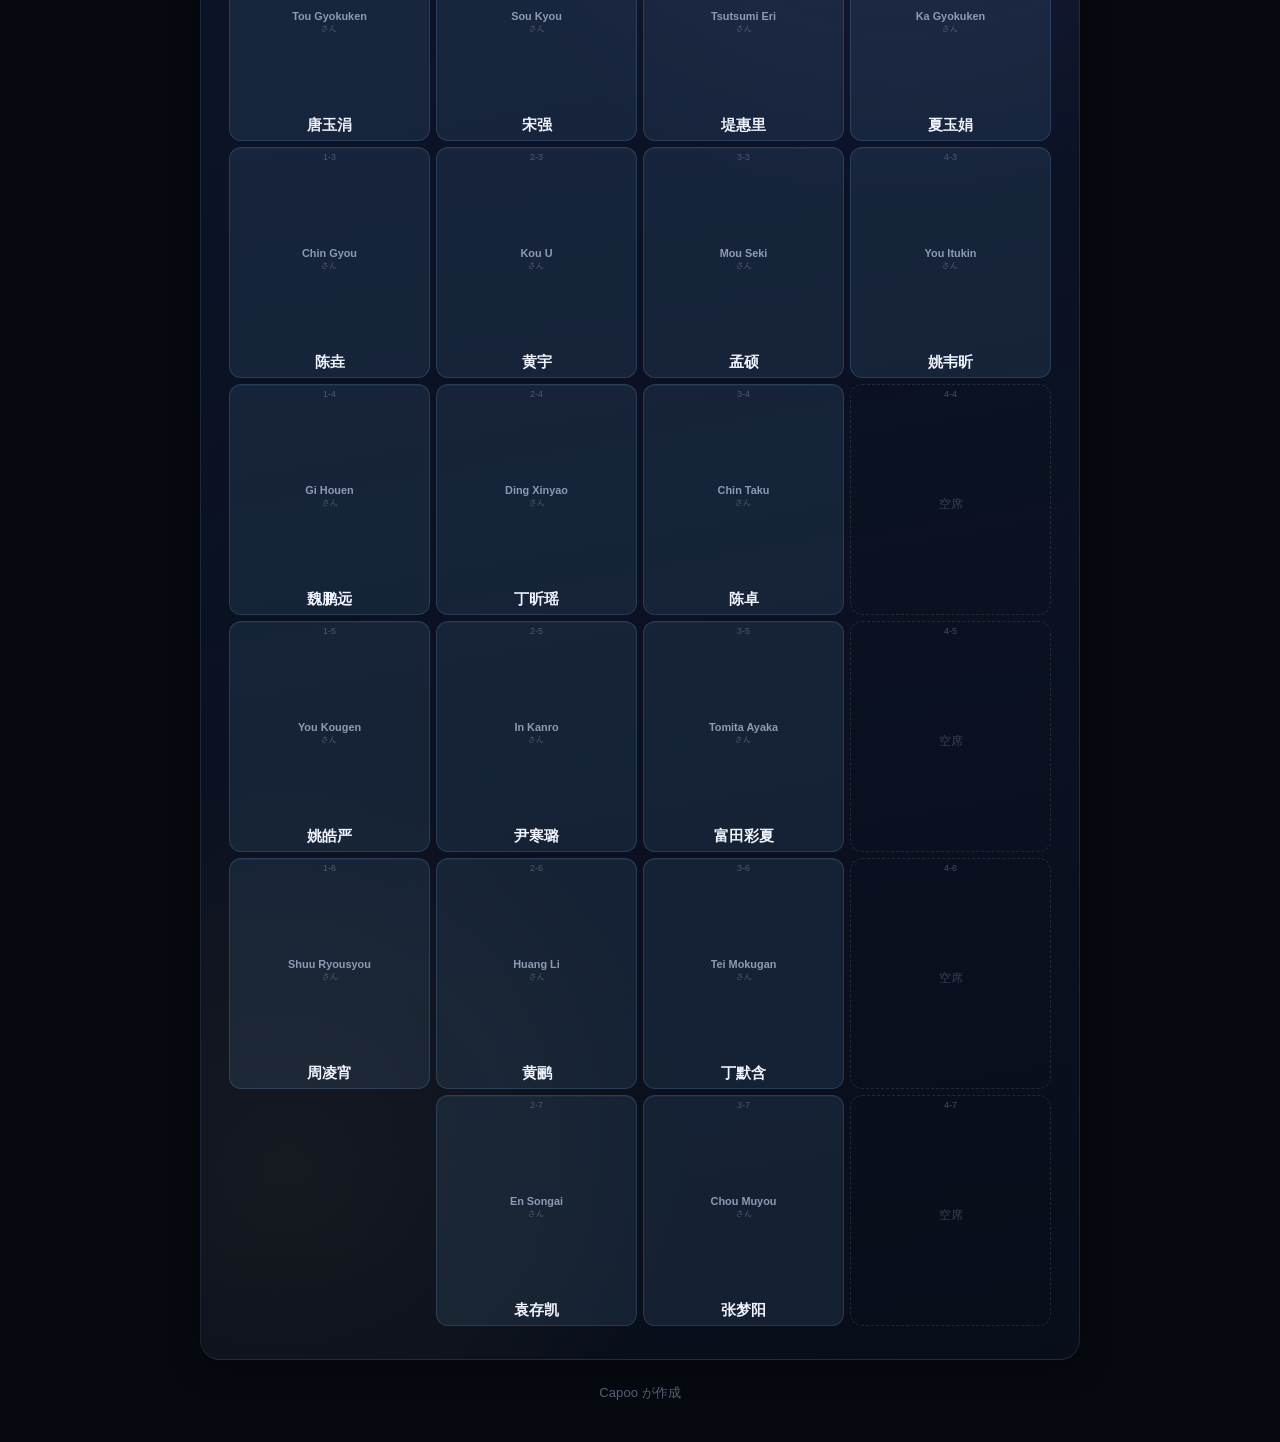
==== commit 4f18e93b: "chore: 使用默认 GitHub Pages 地址，移除自定义域名 CNAME Made-with: Cursor" ====
--- a/index.html
+++ b/index.html
@@ -11,8 +11,8 @@
   <!-- Open Graph for WeChat / SNS sharing -->
   <meta property="og:title" content="初级1A - 班级日程表">
   <meta property="og:description" content="東京ノア日語学校 初级1A ─ 本周课程・老师・同学座位表">
-  <meta property="og:url" content="https://www.tokyonoah2026class.com/">
-  <meta property="og:image" content="https://www.tokyonoah2026class.com/img/og-share.png">
+  <meta property="og:url" content="https://capoofun.github.io/nihongo-class-seat/">
+  <meta property="og:image" content="https://capoofun.github.io/nihongo-class-seat/img/og-share.png">
   <meta property="og:image:width" content="1200">
   <meta property="og:image:height" content="630">
   <meta property="og:type" content="website">
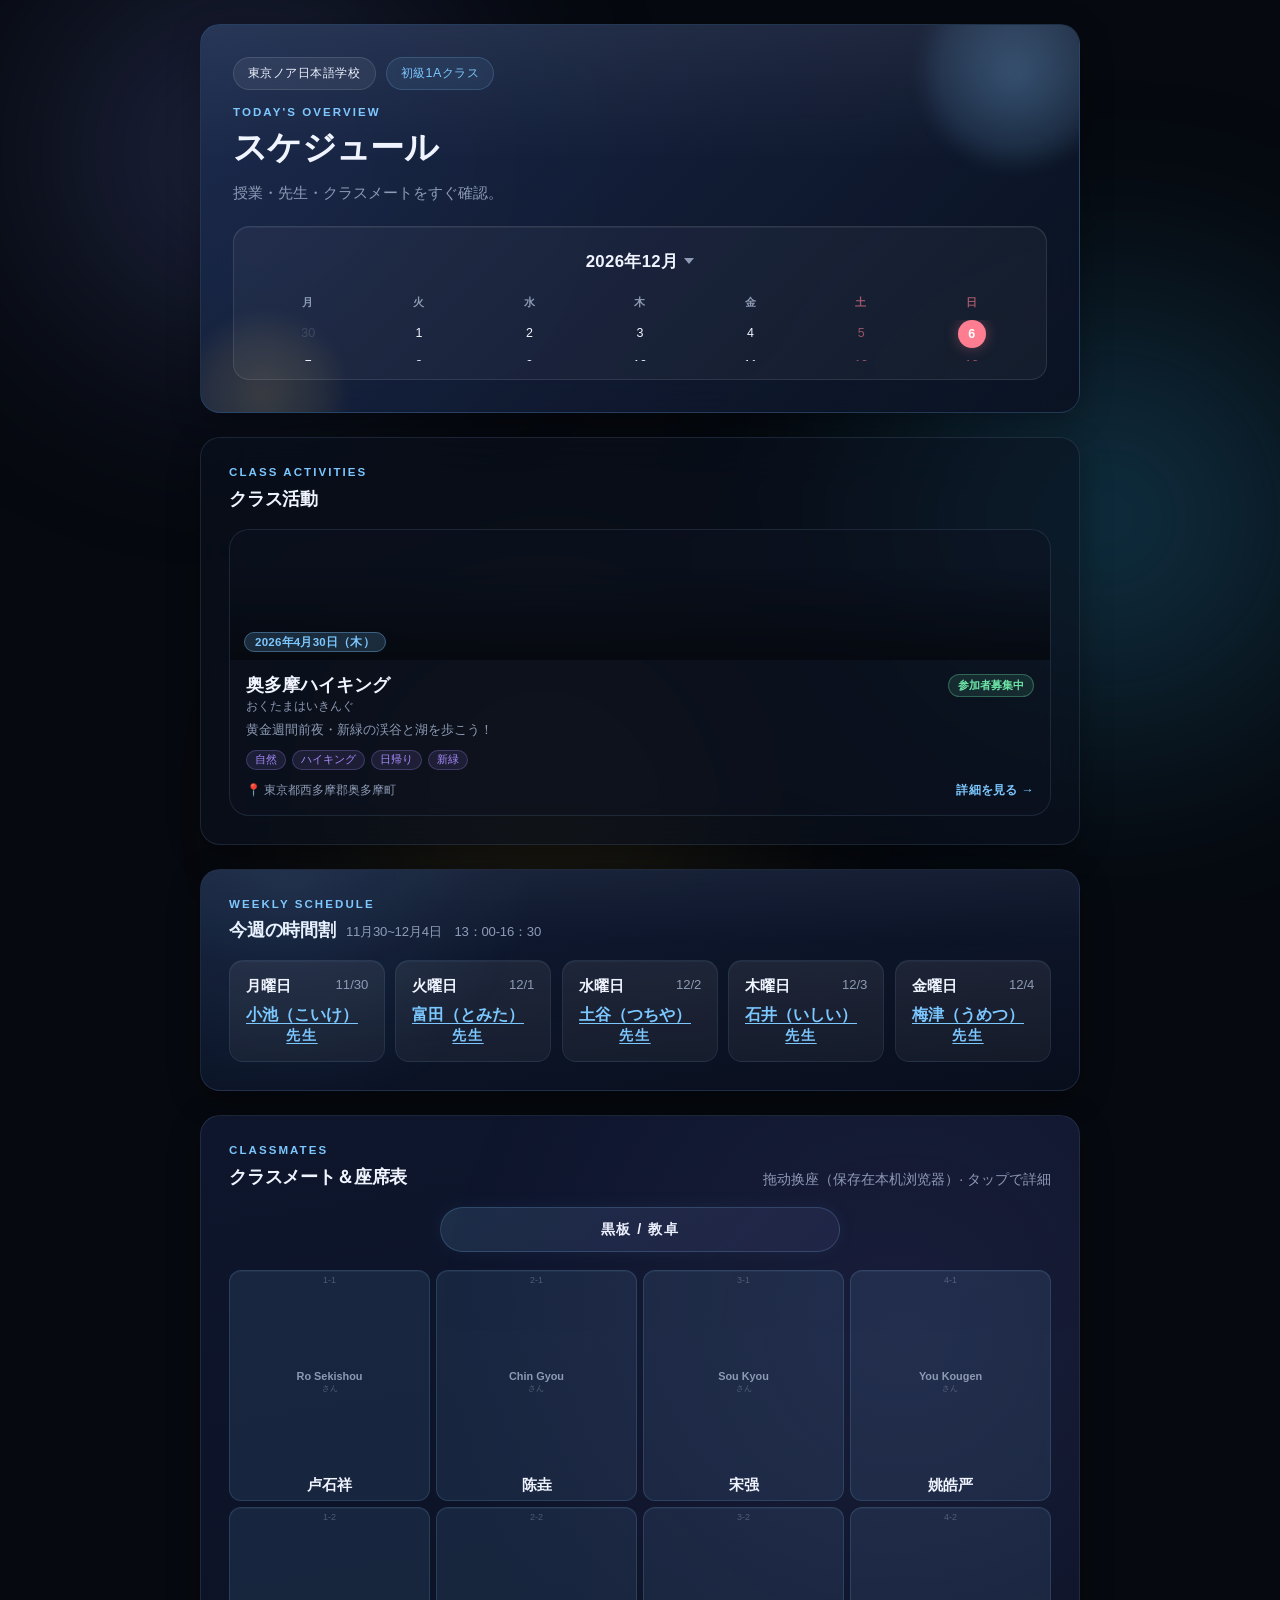
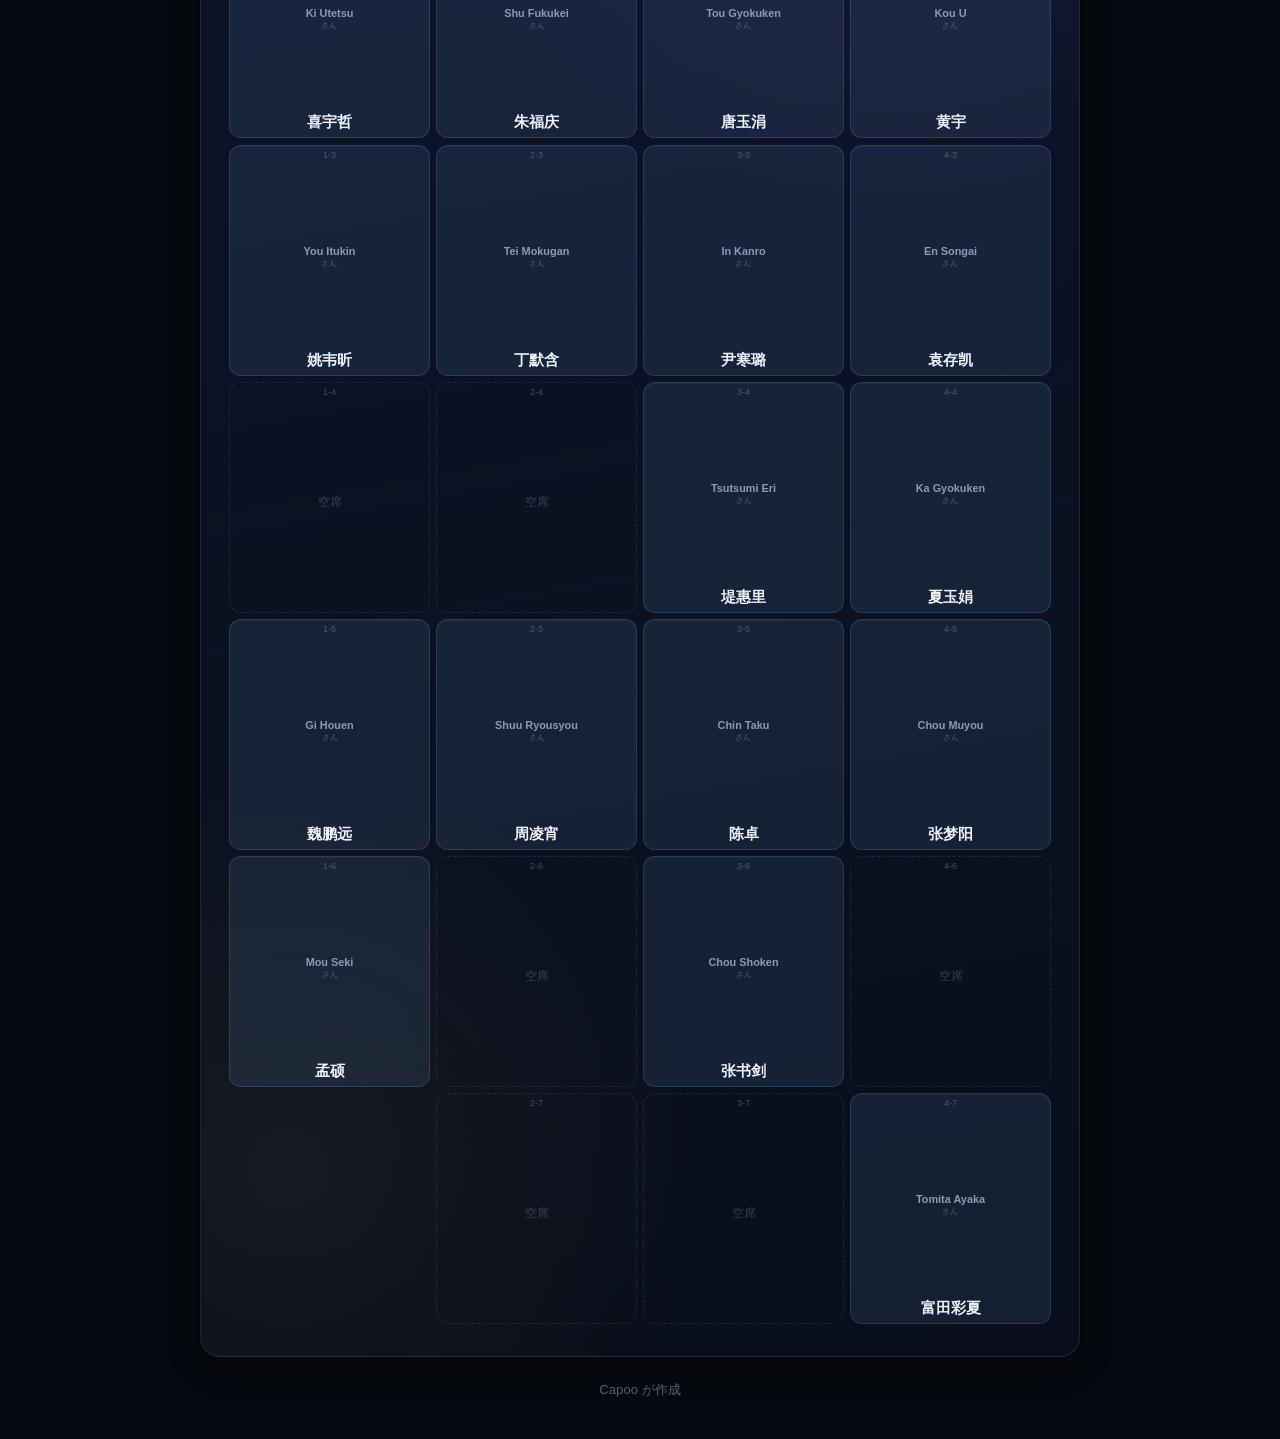
==== commit 22cdc820: "fix: 首页主标题为スケジュール; 活动报名持久化校验与失败提示 - index: H1 去掉「＆クラスメート」 - data: 活动报名 localStorage 键前缀常量 ACTIVITY_S" ====
--- a/index.html
+++ b/index.html
@@ -34,7 +34,7 @@
           <span class="glass-chip glass-chip-soft">初級1Aクラス</span>
         </div>
         <p class="eyebrow">TODAY'S OVERVIEW</p>
-        <h1>スケジュール＆クラスメート</h1>
+        <h1>スケジュール</h1>
         <p class="hero-description">授業・先生・クラスメートをすぐ確認。</p>
 
         <div class="calendar-widget" id="calendar-widget" aria-live="polite">
--- a/css/style.css
+++ b/css/style.css
@@ -653,6 +653,26 @@
   font-weight: 700;
 }
 
+.schedule-teacher .text-button {
+  display: inline-flex;
+  flex-direction: column;
+  align-items: center;
+  gap: 2px;
+  line-height: 1.25;
+  text-align: center;
+}
+
+.schedule-teacher .teacher-schedule-line1 {
+  display: block;
+}
+
+.schedule-teacher .teacher-schedule-line2 {
+  display: block;
+  font-size: 0.88em;
+  font-weight: 700;
+  letter-spacing: 0.12em;
+}
+
 .schedule-note,
 .schedule-period {
   color: var(--text-secondary);
